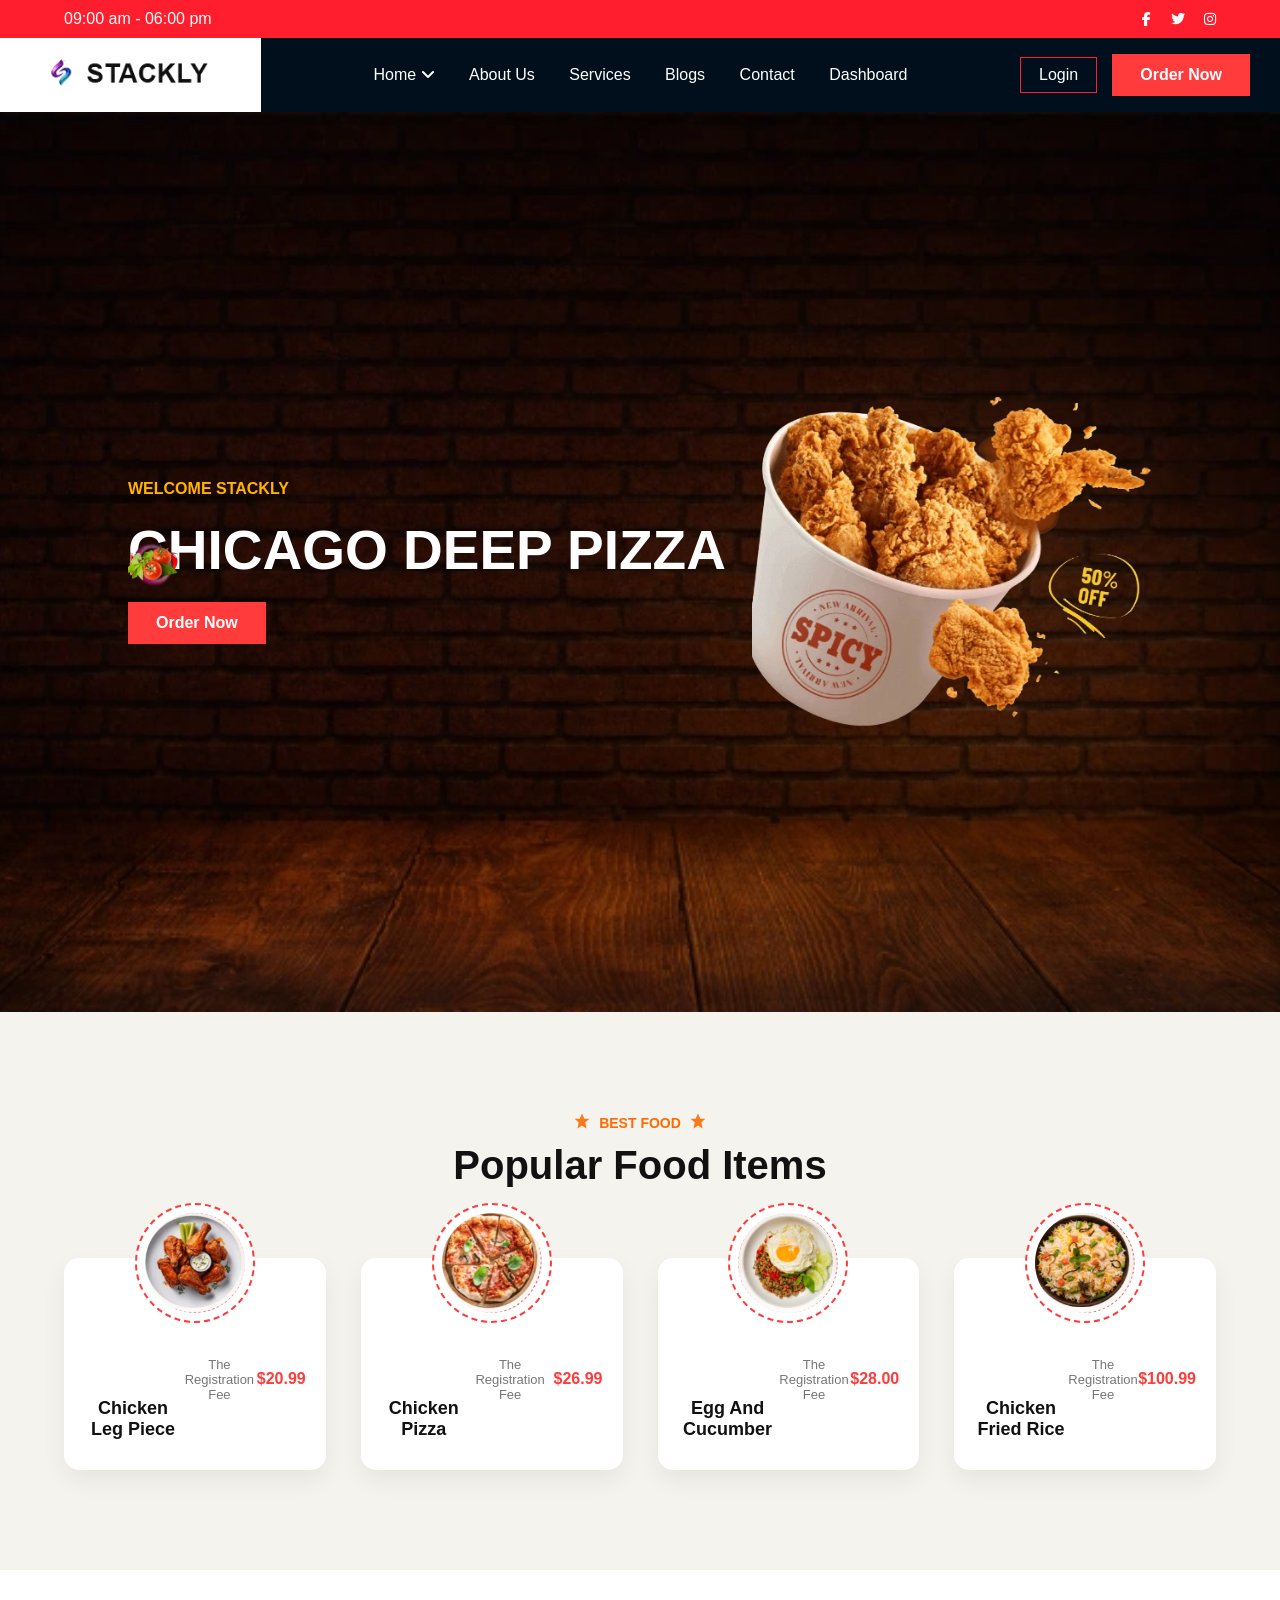
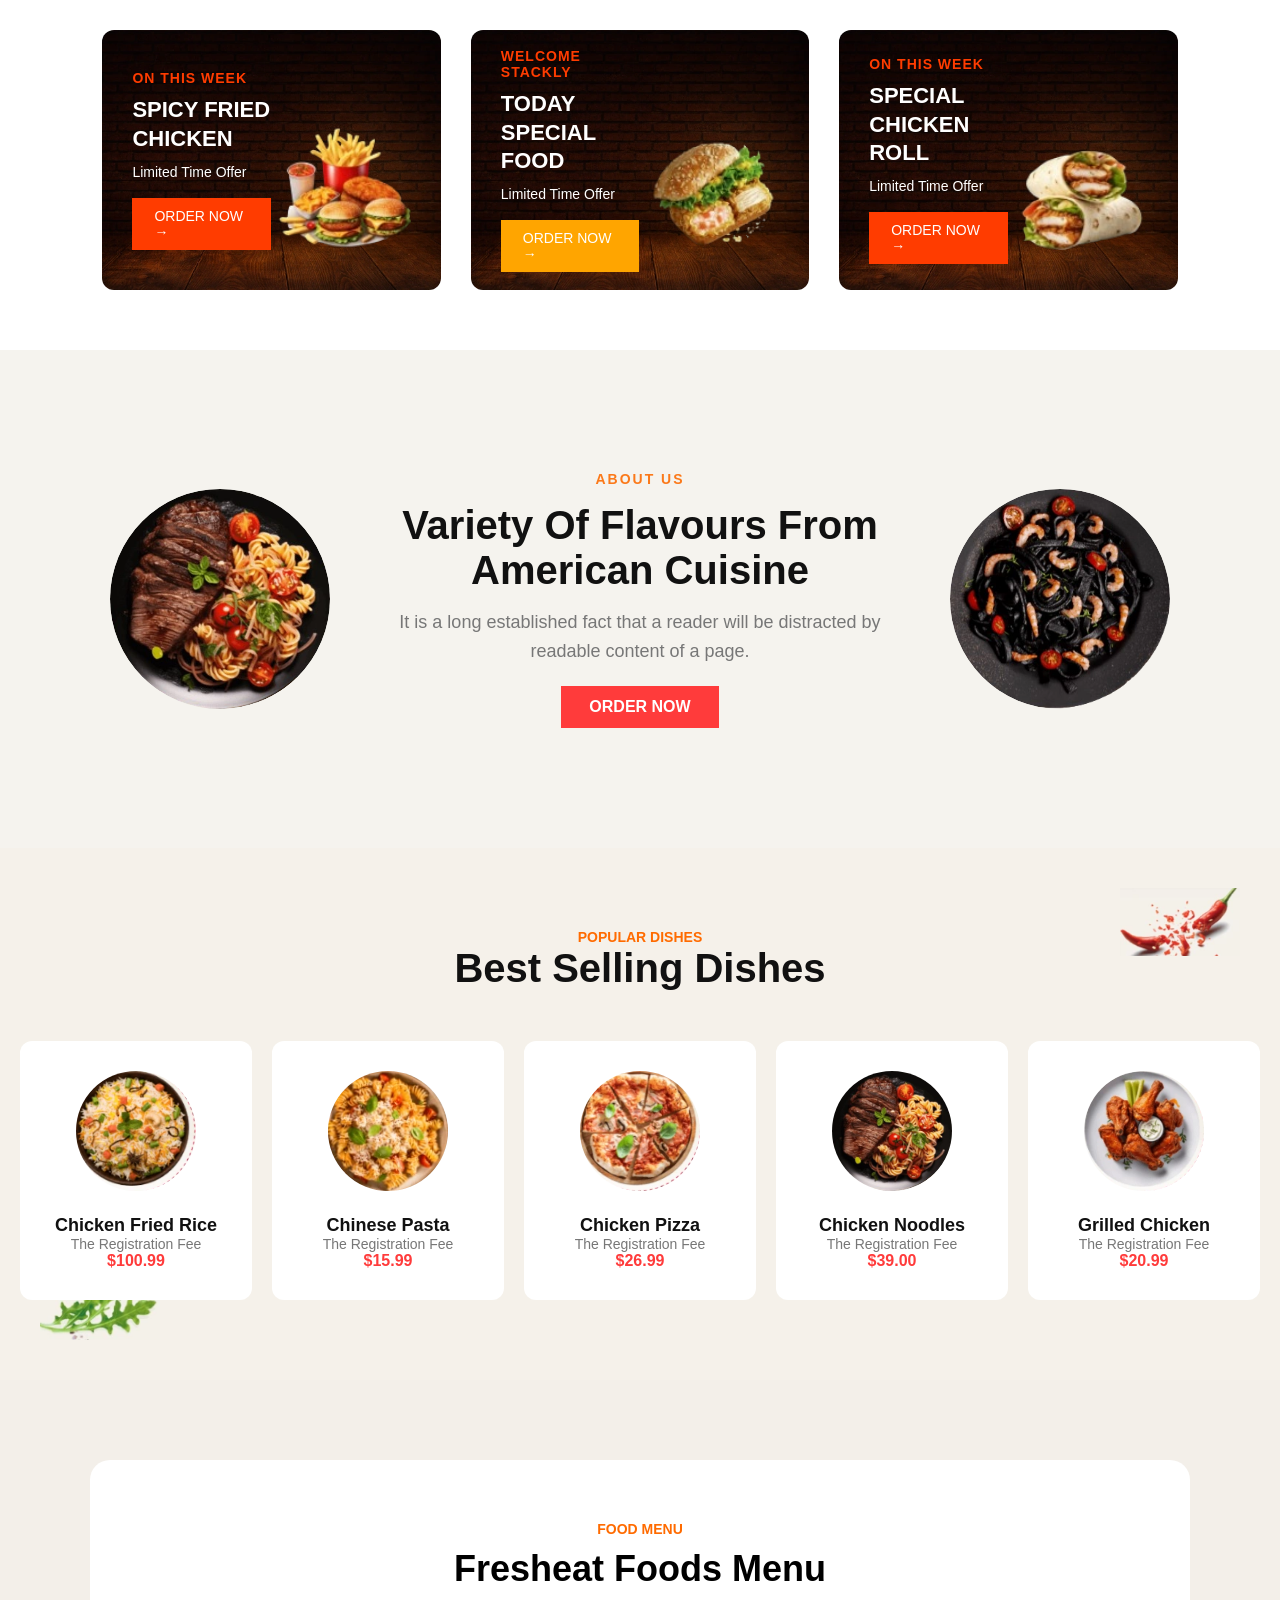
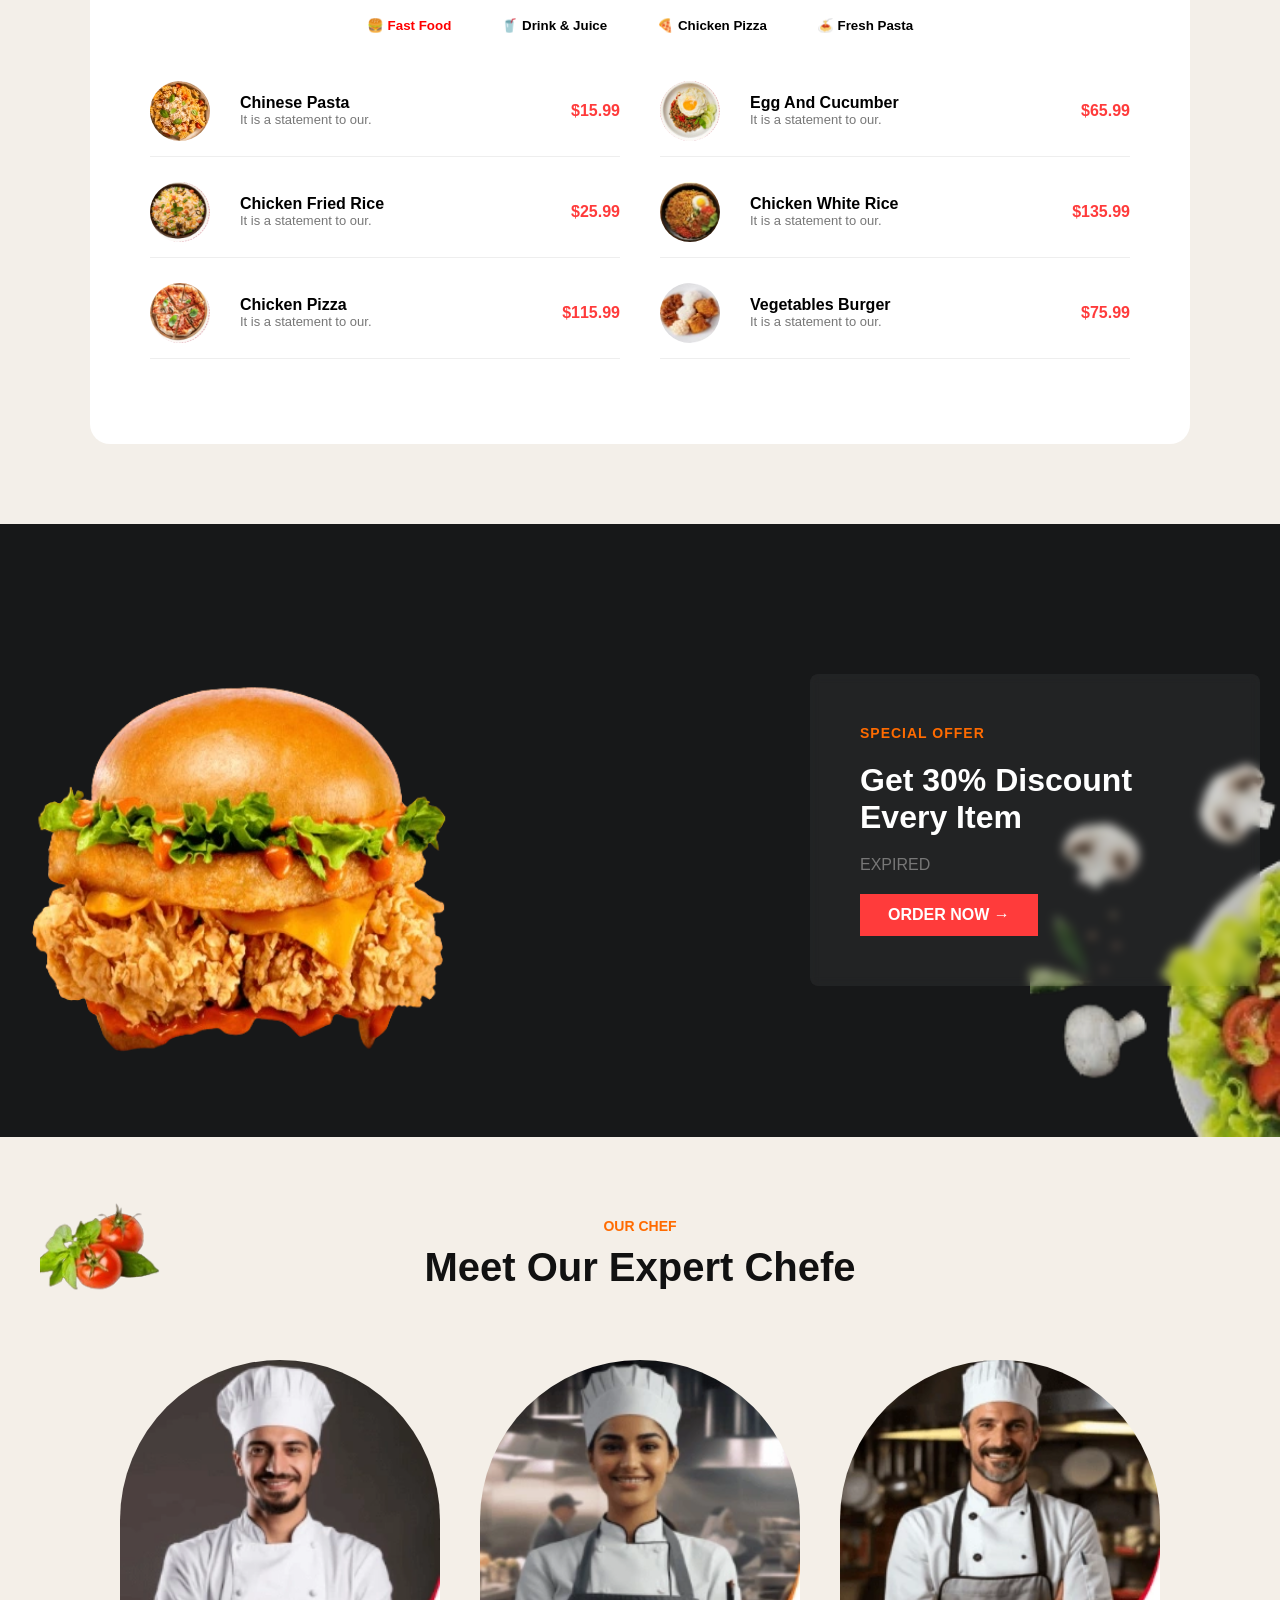
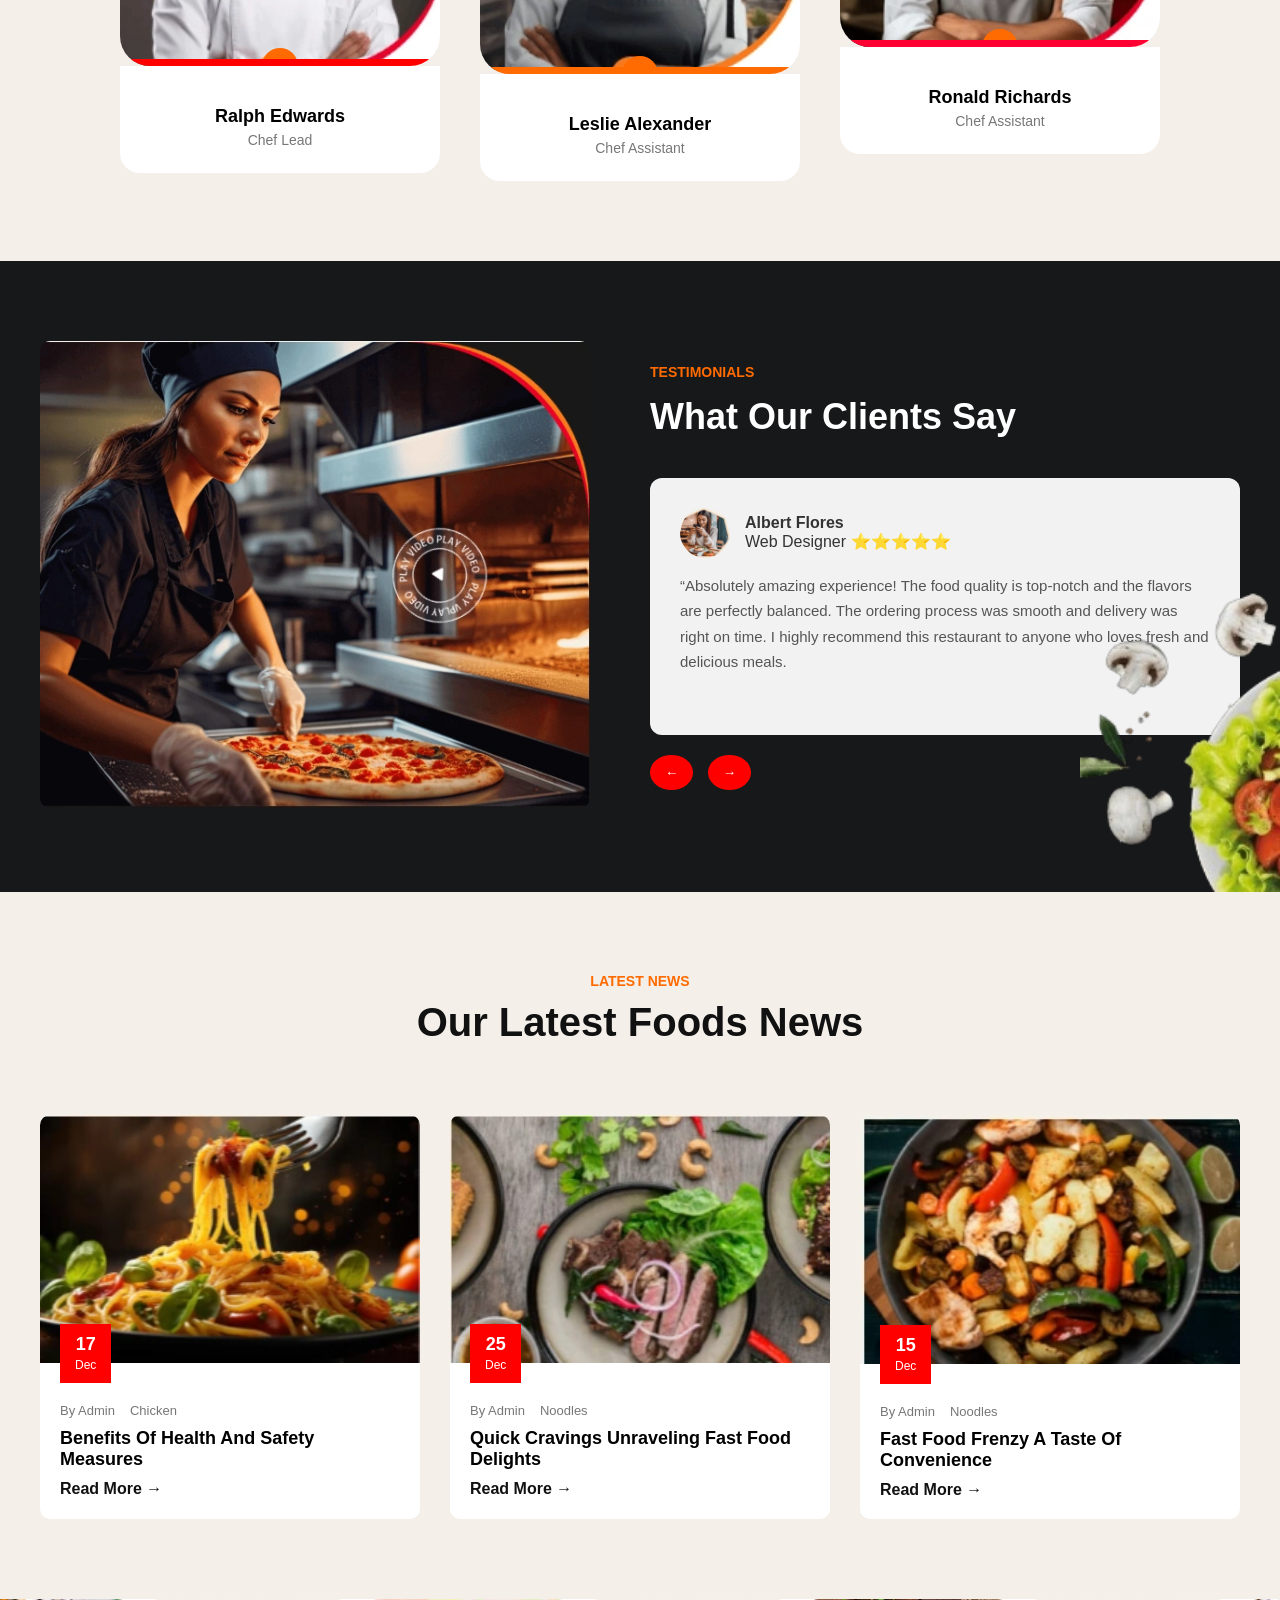
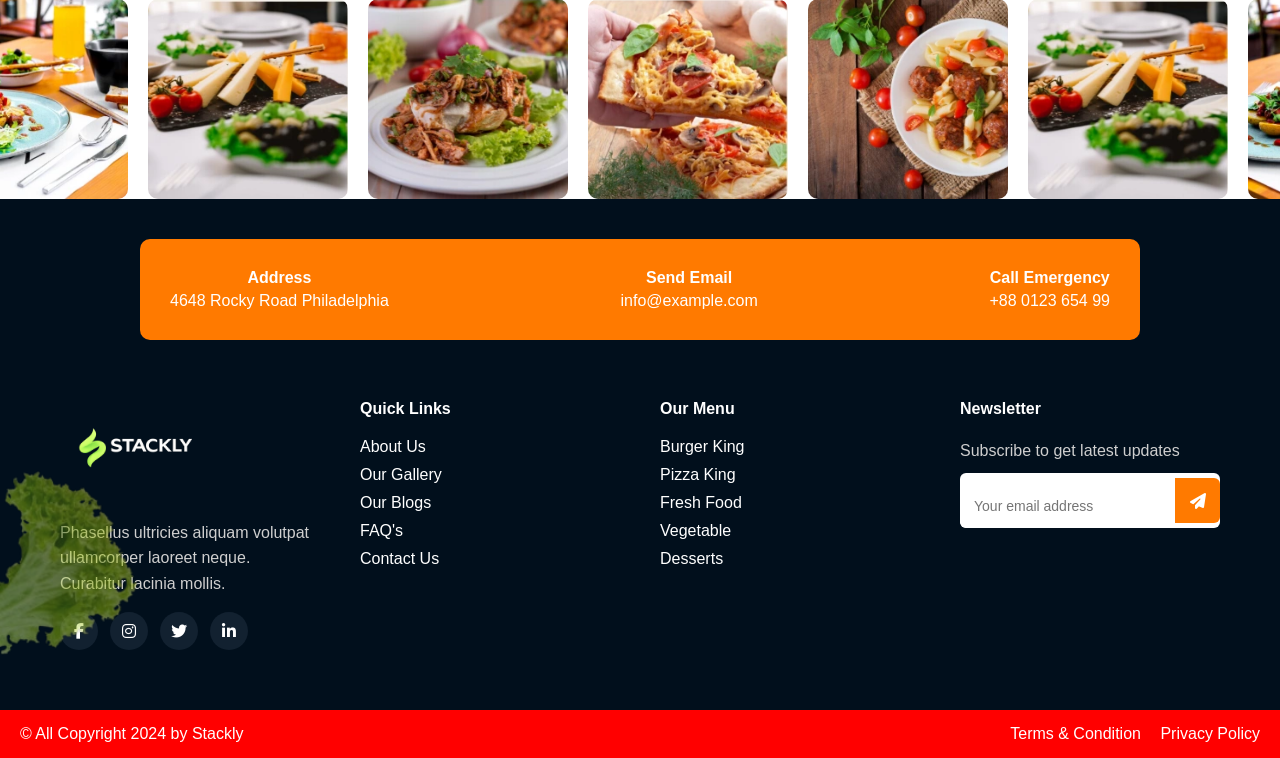
==== index.html @ a0475b66 "new commit" ====
<!DOCTYPE html>
<html lang="en">
<head>
<meta charset="UTF-8">
<meta name="viewport" content="width=device-width, initial-scale=1.0">
<title>Stackly Restaurant</title>

<link rel="stylesheet" href="style.css">
<link href="https://cdnjs.cloudflare.com/ajax/libs/font-awesome/6.5.0/css/all.min.css" rel="stylesheet">

</head>
<body>

<!-- TOP RED BAR -->
<div class="top-bar">
  <div class="top-container">
    <div class="time">09:00 am - 06:00 pm</div>
    <div class="social">
      <a href="404.html"><i class="fab fa-facebook-f"></i></a>
      <a href="404.html"><i class="fab fa-twitter"></i></a>
      <a href="404.html"><i class="fab fa-instagram"></i></a>
    </div>
  </div>
</div>

<!-- HEADER -->
<header>
  <div class="header-container">
<div class="logo-area">
  <a href="index.html">
    <img src="images/logo2.webp" alt="logo">
  </a>
</div>

    <!-- NAV CENTER -->
    <nav>
      <ul class="nav-links">
        <li class="dropdown">
          <a href="#">Home <i class="fas fa-angle-down"></i></a>
          <ul class="dropdown-menu">
            
            <li><a href="home2.html">Home 2</a></li>
          </ul>
        </li>
        <li><a href="about.html">About Us</a></li>
        <li><a href="services.html">Services</a></li>
        <li><a href="blogs.html">Blogs</a></li>
        <li><a href="contact.html">Contact</a></li>
        <li><a href="dashboard.html">Dashboard</a></li>
      </ul>
    </nav>

    <!-- RIGHT BUTTONS -->
    <div class="nav-right">
      <a href="login.html" class="login-btn">Login</a>
      <a href="404.html" class="order-btn">Order Now</a>
      <div class="hamburger" onclick="toggleMenu()">
        <i class="fas fa-bars"></i>
      </div>
    </div>

  </div>
</header>


<!-- MOBILE MENU -->
<div class="mobile-menu" id="mobileMenu">

<div class="mobile-top">
<img src="images/logo2.webp">
<i class="fas fa-times" onclick="toggleMenu()"></i>
</div>

<ul>

<li class="dropdown">

<span onclick="toggleDropdown()">Home <i class="fas fa-chevron-down"></i></span>

<ul class="dropdown-menu" id="homeDropdown">

<li><a href="home2.html">Home 2</a></li>
</ul>

</li>

<li><a href="about.html">About Us</a></li>
<li><a href="services.html">Services</a></li>
<li><a href="blogs.html">Blogs</a></li>
<li><a href="contact.html">Contact</a></li>
<li><a href="dashboard.html">Dashboard</a></li>

</ul>

<div class="mobile-contact">
<p>Main Street, India</p>
<p>info@stackly.com</p>
<p>+91 9876543210</p>
</div>

<a href="login.html" class="login-btn mobile-btn">Login</a>
<a href="404.html" class="order-btn mobile-btn">Order Now</a>

<div class="mobile-social">
<a href="404.html"><i class="fab fa-facebook-f"></i></a>
<a href="404.html"><i class="fab fa-twitter"></i></a>
<a href="404.html"><i class="fab fa-instagram"></i></a>
</div>

</div>


<!-- HERO -->
<section class="hero">

  <div class="hero-text">
    <span class="welcome">WELCOME STACKLY</span>
    <h1 id="heroTitle">SPICY FRIED CHICKEN</h1>
    <a href="404.html" class="order-btn">Order Now</a>
  </div>

  <div class="hero-image">
    <img id="heroImg" src="images/chicken.webp">
  </div>

  <img src="images/f1 (1).webp" class="floating f1">
  <img src="images/f1 (2).webp" class="floating f2">
  <img src="images/f1 (3).webp" class="floating f3">

</section>



<section class="popular-section">

  <div class="section-header">
    <div class="mini-title">
      <span class="icon-left">
        <!-- SVG ICON -->
        <svg width="18" height="18" viewBox="0 0 24 24" fill="#fb791a">
          <path d="M12 2l3 7h7l-5.5 4.5L18 22l-6-4-6 4 1.5-8.5L2 9h7z"/>
        </svg>
      </span>

      <span class="best-food">BEST FOOD</span>

      <span class="icon-right">
        <svg width="18" height="18" viewBox="0 0 24 24" fill="#fb791a">
          <path d="M12 2l3 7h7l-5.5 4.5L18 22l-6-4-6 4 1.5-8.5L2 9h7z"/>
        </svg>
      </span>
    </div>

    <h2>Popular Food Items</h2>
  </div>

  <div class="food-grid">

    <div class="food-card scroll-animate">
      <div class="food-img">
        <img src="images/dish1 (2).webp" alt="">
      </div>
      <h3>Chicken Leg Piece</h3>
      <p>The Registration Fee</p>
      <span class="price">$20.99</span>
    </div>

    <div class="food-card scroll-animate">
      <div class="food-img">
        <img src="images/dish1 (4).webp" alt="">
      </div>
      <h3>Chicken Pizza</h3>
      <p>The Registration Fee</p>
      <span class="price">$26.99</span>
    </div>

    <div class="food-card scroll-animate">
      <div class="food-img">
        <img src="images/dish1 (1).webp" alt="">
      </div>
      <h3>Egg And Cucumber</h3>
      <p>The Registration Fee</p>
      <span class="price">$28.00</span>
    </div>

    <div class="food-card scroll-animate">
      <div class="food-img">
        <img src="images/dish1 (3).webp" alt="">
      </div>
      <h3>Chicken Fried Rice</h3>
      <p>The Registration Fee</p>
      <span class="price">$100.99</span>
    </div>

  </div>

</section>

<script>

    const items = document.querySelectorAll(".scroll-animate");

const observer = new IntersectionObserver(entries => {
  entries.forEach(entry => {
    if(entry.isIntersecting){
      items.forEach((el, index) => {
        setTimeout(() => {
          el.classList.add("active");
        }, index * 200);
      });
    }
  });
}, { threshold: 0.2 });

items.forEach(el => observer.observe(el));
</script>



<section class="promo-section">

  <div class="promo-grid">

    <!-- CARD 1 -->
    <div class="promo-card">
      <div class="promo-content">
        <h5>ON THIS WEEK</h5>
        <h2>SPICY FRIED CHICKEN</h2>
        <p>Limited Time Offer</p>
        <a href="404.html" class="promo-btn">ORDER NOW →</a>
      </div>

      <div class="promo-image">
        <img src="images/m (1).webp" alt="Spicy Fried Chicken">
      </div>
    </div>

    <!-- CARD 2 -->
    <div class="promo-card">
      <div class="promo-content">
        <h5>WELCOME STACKLY</h5>
        <h2>TODAY SPECIAL FOOD</h2>
        <p>Limited Time Offer</p>
        <a href="404.html" class="promo-btn orange">ORDER NOW →</a>
      </div>

      <div class="promo-image">
        <img src="images/m (2).webp" alt="Today Special Food">
      </div>
    </div>

    <!-- CARD 3 -->
    <div class="promo-card">
      <div class="promo-content">
        <h5>ON THIS WEEK</h5>
        <h2>SPECIAL CHICKEN ROLL</h2>
        <p>Limited Time Offer</p>
        <a href="404.html" class="promo-btn">ORDER NOW →</a>
      </div>

      <div class="promo-image">
        <img src="images/m (3).webp" alt="Special Chicken Roll">
      </div>
    </div>

  </div>

</section>

<section class="about-section">

  <div class="about-container">

    <!-- LEFT IMAGE -->
    <div class="circle-box">
      <img src="images/cicrle (1).webp" alt="Food">
    </div>

    <!-- CENTER CONTENT -->
    <div class="about-content">
      <span class="about-tag">ABOUT US</span>
      <h2>Variety Of Flavours From American Cuisine</h2>
      <p>
        It is a long established fact that a reader will be distracted 
        by readable content of a page.
      </p>
      <a href="404.html" class="order-btn">ORDER NOW</a>
    </div>

    <!-- RIGHT IMAGE -->
    <div class="circle-box">
      <img src="images/cicrle (2).webp" alt="Food">
    </div>

  </div>

</section>

<section class="dishes-section">

  <!-- 🔥 Top Right Decoration (You Add Image) -->
  <img src="images/b1 (2).webp" class="top-right-img" alt="">

  <!-- 🔥 Bottom Left Decoration (You Add Image) -->
  <img src="images/b1 (1).webp" class="bottom-left-img" alt="">

  <div class="container">

    <div class="section-title">
      <span>POPULAR DISHES</span>
      <h2>Best Selling Dishes</h2>
    </div>

    <div class="dishes-row">

      <!-- CARD -->
      <div class="dish-card">
        <div class="dish-img">
          <img src="images/dish1 (3).webp" alt="">
        </div>
        <h4>Chicken Fried Rice</h4>
        <p>The Registration Fee</p>
        <span class="price">$100.99</span>

        <!-- Cart Icon -->
        <div class="cart-icon">🛒</div>
      </div>

      <div class="dish-card">
        <div class="dish-img">
          <img src="images/dish7.webp" alt="">
        </div>
        <h4>Chinese Pasta</h4>
        <p>The Registration Fee</p>
        <span class="price">$15.99</span>
        <div class="cart-icon">🛒</div>
      </div>

      <div class="dish-card">
        <div class="dish-img">
          <img src="images/dish1 (4).webp" alt="">
        </div>
        <h4>Chicken Pizza</h4>
        <p>The Registration Fee</p>
        <span class="price">$26.99</span>
        <div class="cart-icon">🛒</div>
      </div>

      <div class="dish-card">
        <div class="dish-img">
          <img src="images/cicrle (1).webp" alt="">
        </div>
        <h4>Chicken Noodles</h4>
        <p>The Registration Fee</p>
        <span class="price">$39.00</span>
        <div class="cart-icon">🛒</div>
      </div>

      <div class="dish-card">
        <div class="dish-img">
          <img src="images/dish1 (2).webp" alt="">
        </div>
        <h4>Grilled Chicken</h4>
        <p>The Registration Fee</p>
        <span class="price">$20.99</span>
        <div class="cart-icon">🛒</div>
      </div>

    </div>
  </div>
</section>

<script>
document.addEventListener("DOMContentLoaded", function () {

  const cards = document.querySelectorAll(".dish-card");

  const observer = new IntersectionObserver((entries) => {
    entries.forEach((entry, index) => {
      if (entry.isIntersecting) {
        entry.target.style.animationDelay = index * 0.15 + "s";
        entry.target.classList.add("show");
      }
    });
  }, { threshold: 0.2 });

  cards.forEach(card => {
    observer.observe(card);
  });

});
</script>



<section class="menu-section">

  <div class="menu-container">

    <div class="menu-header">
      <span class="menu-tag">FOOD MENU</span>
      <h2>Fresheat Foods Menu</h2>

      <div class="menu-tabs">
        <button class="tab active">🍔 Fast Food</button>
        <button class="tab">🥤 Drink & Juice</button>
        <button class="tab">🍕 Chicken Pizza</button>
        <button class="tab">🍝 Fresh Pasta</button>
      </div>
    </div>

    <div class="menu-grid">

      <!-- LEFT COLUMN -->
      <div class="menu-column">

        <div class="menu-item">
          <img src="images/dish7.webp">
          <div class="item-info">
            <h4>Chinese Pasta</h4>
            <p>It is a statement to our.</p>
          </div>
          <span class="price">$15.99</span>
        </div>

        <div class="menu-item">
          <img src="images/dish1 (3).webp">
          <div class="item-info">
            <h4>Chicken Fried Rice</h4>
            <p>It is a statement to our.</p>
          </div>
          <span class="price">$25.99</span>
        </div>

        <div class="menu-item">
          <img src="images/dish1 (4).webp">
          <div class="item-info">
            <h4>Chicken Pizza</h4>
            <p>It is a statement to our.</p>
          </div>
          <span class="price">$115.99</span>
        </div>

      </div>

      <!-- RIGHT COLUMN -->
      <div class="menu-column">

        <div class="menu-item">
          <img src="images/dish1 (1).webp">
          <div class="item-info">
            <h4>Egg And Cucumber</h4>
            <p>It is a statement to our.</p>
          </div>
          <span class="price">$65.99</span>
        </div>

        <div class="menu-item">
          <img src="images/n (5).webp">
          <div class="item-info">
            <h4>Chicken White Rice</h4>
            <p>It is a statement to our.</p>
          </div>
          <span class="price">$135.99</span>
        </div>

        <div class="menu-item">
          <img src="images/n (4).webp">
          <div class="item-info">
            <h4>Vegetables Burger</h4>
            <p>It is a statement to our.</p>
          </div>
          <span class="price">$75.99</span>
        </div>

      </div>

    </div>

  </div>

</section>


<script>
document.addEventListener("DOMContentLoaded", function () {

  const items = document.querySelectorAll(".menu-item");

  const observer = new IntersectionObserver((entries) => {
    entries.forEach((entry, index) => {
      if (entry.isIntersecting) {
        entry.target.style.transitionDelay = index * 0.1 + "s";
        entry.target.classList.add("show");
      }
    });
  }, { threshold: 0.2 });

  items.forEach(item => observer.observe(item));

});
</script>



<section class="offer-section">

  <!-- 🔥 Right Bottom Decoration Image (You Add) -->
  <img src="images/mk.webp" class="right-bottom-img" alt="">

  <div class="offer-container">

    <!-- LEFT BIG IMAGE -->
    <div class="offer-image">
      <img src="images/burger4.webp" alt="Burger">
    </div>

    <!-- RIGHT CONTENT BOX -->
    <div class="offer-content">
      <span class="offer-tag">SPECIAL OFFER</span>
      <h2>Get 30% Discount Every Item</h2>
      <p class="expired">EXPIRED</p>
      <a href="404.html" class="order-btn">ORDER NOW →</a>
    </div>

  </div>
</section>



<section class="chef-section">

  <!-- 🔥 LEFT CORNER DECORATION (You Add Image) -->
  <img src="images/f1 (3).webp" class="left-decor" alt="">

  <div class="chef-container">

    <div class="section-header">
      <span>OUR CHEF</span>
      <h2>Meet Our Expert Chefe</h2>
    </div>

    <div class="chef-grid">

      <div class="chef-card">
        <div class="chef-image">
          <img src="images/chef` (1).webp" alt="">
          <div class="share-icon">➜</div>
        </div>
        <div class="chef-info">
          <h4>Ralph Edwards</h4>
          <p>Chef Lead</p>
        </div>
      </div>

      <div class="chef-card">
        <div class="chef-image orange-border">
          <img src="images/chef` (2).webp" alt="">
          <div class="share-icon">➜</div>
        </div>
        <div class="chef-info">
          <h4>Leslie Alexander</h4>
          <p>Chef Assistant</p>
        </div>
      </div>

      <div class="chef-card">
        <div class="chef-image red-border">
          <img src="images/chef` (3).webp" alt="">
          <div class="share-icon">➜</div>
        </div>
        <div class="chef-info">
          <h4>Ronald Richards</h4>
          <p>Chef Assistant</p>
        </div>
      </div>

    </div>

  </div>
</section>


<script>
document.addEventListener("DOMContentLoaded", function () {

  const cards = document.querySelectorAll(".chef-card");

  const observer = new IntersectionObserver((entries) => {
    entries.forEach((entry, index) => {
      if (entry.isIntersecting) {
        entry.target.style.transitionDelay = index * 0.2 + "s";
        entry.target.classList.add("show");
      }
    });
  }, { threshold: 0.2 });

  cards.forEach(card => observer.observe(card));

});
</script>



<section class="testimonial-section">

  <!-- 🔥 RIGHT CORNER DECORATION (YOU ADD IMAGE) -->
  <img src="images/mk.webp" class="right-decor" alt="">

  <div class="testimonial-container">

    <!-- LEFT IMAGE -->
    <div class="testimonial-left">
      <img src="images/gilrshef.webp" alt="">

      <!-- Play Circle -->
    
    </div>

    <!-- RIGHT CONTENT -->
    <div class="testimonial-right">

      <span class="section-tag">TESTIMONIALS</span>
      <h2>What Our Clients Say</h2>

      <div class="testimonial-slider">

        <div class="testimonial-card active">
          <div class="client-info">
            <img src="images/kj (1).webp" class="client-img">
            <div>
              <h4>Albert Flores</h4>
              <p>Web Designer ⭐⭐⭐⭐⭐</p>
            </div>
          </div>
          <p class="testimonial-text">
          “Absolutely amazing experience! The food quality is top-notch and the flavors are perfectly balanced. The ordering process was smooth and delivery was right on time. I highly recommend this restaurant to anyone who loves fresh and delicious meals.
          </p>
        </div>

        <div class="testimonial-card">
          <div class="client-info">
            <img src="images/kj (2).webp" class="client-img">
            <div>
              <h4>Leslie Alexander</h4>
              <p>Developer ⭐⭐⭐⭐⭐</p>
            </div>
          </div>
          <p class="testimonial-text">
           “From the ambiance to the taste, everything exceeded my expectations. The staff is friendly and attentive, and the food arrives hot and fresh every time. It’s rare to find such consistency and quality.”
          </p>
        </div>

      </div>

      <!-- ARROWS -->
      <div class="testimonial-arrows">
        <button id="prevBtn">←</button>
        <button id="nextBtn">→</button>
      </div>

    </div>

  </div>

</section>




<script>
let currentIndex = 0;
const cards = document.querySelectorAll(".testimonial-card");
const total = cards.length;

function showSlide(index) {
  cards.forEach(card => card.classList.remove("active"));
  cards[index].classList.add("active");
}

document.getElementById("nextBtn").addEventListener("click", () => {
  currentIndex = (currentIndex + 1) % total;
  showSlide(currentIndex);
});

document.getElementById("prevBtn").addEventListener("click", () => {
  currentIndex = (currentIndex - 1 + total) % total;
  showSlide(currentIndex);
});

/* AUTO SLIDE */
setInterval(() => {
  currentIndex = (currentIndex + 1) % total;
  showSlide(currentIndex);
}, 2000);
</script>





<section class="blog-section">

  <div class="blog-container">

    <div class="section-header">
      <span>LATEST NEWS</span>
      <h2>Our Latest Foods News</h2>
    </div>

    <!-- ARROWS -->
    <div class="blog-arrows">
      <button id="blogPrev">←</button>
      <button id="blogNext">→</button>
    </div>

    <div class="blog-wrapper">

      <!-- CARD 1 -->
      <div class="blog-card">
        <div class="blog-img">
          <img src="images/l (1).webp" alt="">
          <div class="date-box">
            <span>17</span>
            <small>Dec</small>
          </div>
        </div>
        <div class="blog-content">
          <div class="meta">
            <span>By Admin</span>
            <span>Chicken</span>
          </div>
          <h4>Benefits Of Health And Safety Measures</h4>
          <a href="#">Read More →</a>
        </div>
      </div>

      <!-- CARD 2 -->
      <div class="blog-card">
        <div class="blog-img">
          <img src="images/l (2).webp" alt="">
          <div class="date-box">
            <span>25</span>
            <small>Dec</small>
          </div>
        </div>
        <div class="blog-content">
          <div class="meta">
            <span>By Admin</span>
            <span>Noodles</span>
          </div>
          <h4>Quick Cravings Unraveling Fast Food Delights</h4>
          <a href="#">Read More →</a>
        </div>
      </div>

      <!-- CARD 3 -->
      <div class="blog-card">
        <div class="blog-img">
          <img src="images/l (3).webp" alt="">
          <div class="date-box">
            <span>15</span>
            <small>Dec</small>
          </div>
        </div>
        <div class="blog-content">
          <div class="meta">
            <span>By Admin</span>
            <span>Noodles</span>
          </div>
          <h4>Fast Food Frenzy A Taste Of Convenience</h4>
          <a href="#">Read More →</a>
        </div>
      </div>

    </div>

  </div>

</section>

<script>



/* SLIDER FUNCTION */
const wrapper = document.querySelector(".blog-wrapper");
const next = document.getElementById("blogNext");
const prev = document.getElementById("blogPrev");

let scrollAmount = 0;

next.addEventListener("click", () => {
  wrapper.scrollBy({ left: 350, behavior: "smooth" });
});

prev.addEventListener("click", () => {
  wrapper.scrollBy({ left: -350, behavior: "smooth" });
});


/* SCROLL REVEAL ANIMATION */
const blogCards = document.querySelectorAll(".blog-card");

const c = new IntersectionObserver((entries) => {
  entries.forEach((entry, index) => {
    if (entry.isIntersecting) {
      entry.target.style.transitionDelay = index * 0.2 + "s";
      entry.target.classList.add("show");
    }
  });
}, { threshold: 0.2 });

blogCards.forEach(card => c.observe(card));

</script>


<!-- ================= IMAGE SCROLL ================= -->
<section class="image-scroll-section">
  <div class="image-scroll-wrapper">

    <!-- 7 Images -->
    <img src="images/P1 (1).webp" alt="">
    <img src="images/P1 (2).webp" alt="">
    <img src="images/P1 (3).webp" alt="">
    <img src="images/P1 (4).webp" alt="">
    <img src="images/P1 (5).webp" alt="">
    <img src="images/P1 (2).webp" alt="">
    <img src="images/P1 (1).webp" alt="">

    <!-- Duplicate for infinite loop -->
   <img src="images/P1 (1).webp" alt="">
    <img src="images/P1 (2).webp" alt="">
    <img src="images/P1 (3).webp" alt="">
    <img src="images/P1 (4).webp" alt="">
    <img src="images/P1 (5).webp" alt="">
    <img src="images/P1 (2).webp" alt="">
    <img src="images/P1 (1).webp" alt="">

  </div>
</section>


<script>
document.addEventListener("DOMContentLoaded", function () {

  const wrapper = document.querySelector(".image-scroll-wrapper");

  let position = 0;
  const speed = 0.6; // scroll speed

  function autoScroll() {

    position += speed;

    if (position >= wrapper.scrollWidth / 2) {
      position = 0;
    }

    wrapper.style.transform = "translateX(-" + position + "px)";

    requestAnimationFrame(autoScroll);
  }

  autoScroll();

});
</script>






<!-- ================= FOOTER ================= -->
<footer class="main-footer">

<!-- CORNER IMAGES -->
<img src="images/GREEN.webp" class="footer-left" alt="">



<!-- ORANGE CONTACT BOX -->
<div class="footer-contact-box">

<div>
<h4>Address</h4>
<p>4648 Rocky Road Philadelphia</p>
</div>

<div>
<h4>Send Email</h4>
<p>info@example.com</p>
</div>

<div>
<h4>Call Emergency</h4>
<p>+88 0123 654 99</p>
</div>

</div>


<!-- FOOTER CONTENT -->
<div class="footer-content">

<!-- COLUMN 1 -->
<div class="footer-col">

<h3 class="logo-title">
  <a href="index.html">
    <img src="images/logo10 (2).png" alt="Stackly Logo">
  </a>
</h3>

<p>
Phasellus ultricies aliquam volutpat ullamcorper laoreet neque.
Curabitur lacinia mollis.
</p>

<!-- SOCIAL ICONS -->
<div class="footer-social">
<a href="404.html"><i class="fab fa-facebook-f"></i></a>
<a href="404.html"><i class="fab fa-instagram"></i></a>
<a href="404.html"><i class="fab fa-twitter"></i></a>
<a href="404.html"><i class="fab fa-linkedin-in"></i></a>
</div>

</div>


<!-- COLUMN 2 -->
<div class="footer-col">

<h4>Quick Links</h4>

<ul>
<li><a href="404.html">About Us</a></li>
<li><a href="404.html">Our Gallery</a></li>
<li><a href="404.html">Our Blogs</a></li>
<li><a href="404.html">FAQ's</a></li>
<li><a href="404.html">Contact Us</a></li>
</ul>

</div>


<!-- COLUMN 3 -->
<div class="footer-col">

<h4>Our Menu</h4>

<ul>
<ul>
<li><a href="404.html">Burger King</a></li>
<li><a href="404.html">Pizza King</a></li>
<li><a href="404.html">Fresh Food</a></li>
<li><a href="404.html">Vegetable</a></li>
<li><a href="404.html">Desserts</a></li>
</ul>

</div>


<!-- COLUMN 4 -->
<div class="footer-col">

<h4>Newsletter</h4>

<p>Subscribe to get latest updates</p>
<div class="subscribe-box">

<input type="email" id="emailInput" placeholder="Your email address">

<button id="subscribeBtn" type="button">
<i class="fa-solid fa-paper-plane"></i>
</button>

</div>

<p id="emailError" style="color:red;font-size:14px;margin-top:6px;"></p>

</div>
</div>

<!-- FOOTER BOTTOM -->
<div class="footer-bottom">

<p>© All Copyright 2024 by Stackly</p>

<div>
<span onclick="window.location.href='404.html'" style="cursor:pointer;">
Terms & Condition
</span>

<span onclick="window.location.href='404.html'" style="cursor:pointer;">
Privacy Policy
</span>
</div>

</div>

</footer>

<script>

  
  document.getElementById("subscribeBtn").addEventListener("click", function () {

let email = document.getElementById("emailInput").value.trim();
let error = document.getElementById("emailError");

let emailPattern = /^[^\s@]+@[^\s@]+\.[^\s@]+$/;

if(email === ""){
error.innerText = "Please enter your email address";
return;
}

if(!emailPattern.test(email)){
error.innerText = "Please enter a valid email address";
return;
}

/* clear error */
error.innerText = "";

/* redirect */
window.location.href = "404.html";

});
</script>





<script src="main.js"></script>
</body>
</html>
---- style.css ----
* {
  margin: 0;
  padding: 0;
  box-sizing: border-box;
}

html, body {
  max-width: 100%;
  overflow-x: hidden;
}

*{
  margin:0;
  padding:0;
  box-sizing:border-box;
}

body{
  font-family:Arial, sans-serif;
  overflow-x:hidden;
}

/* TOP BAR */
.top-bar{
  background:#ff1e2d;
  color:white;
  padding:10px 0;
}
.top-container{
  width:90%;
  margin:auto;
  display:flex;
  justify-content:space-between;
}
.social a{
  color:white;
  margin-left:15px;
  font-size:14px;
}

/* HEADER */
header{
  background:#010f1c;
}
.header-container{
  width:100%;
  display:flex;
  align-items:center;
  justify-content:space-between;
}

/* LOGO WHITE LEFT */
.logo-area{
  background:#ffffff;
  padding:15px 40px;
}
.logo-area img{
  height:40px;
}

/* NAV */
nav{
  flex:1;
  text-align:center;
}
.nav-links{
  list-style:none;
}
.nav-links li{
  display:inline-block;
  position:relative;
  margin:0 15px;
}
.nav-links a{
  color:white;
  text-decoration:none;
  font-weight:500;
}

/* DROPDOWN */
.dropdown-menu{
  position:absolute;
  top:40px;
  left:0;
  background:#010f1c;
  display:none;
  padding:10px 0;
}
.dropdown-menu li{
  display:block;
  padding:8px 20px;
}
.dropdown:hover .dropdown-menu{
  display:block;
}


/* RIGHT */
.nav-right{
  display:flex;
  align-items:center;
  gap:15px;
  padding-right:30px;
}

/* Hide buttons on mobile */
@media(max-width:992px){
  .nav-right .login-btn,
  .nav-right .order-btn{
    display:none;
  }
}

.login-btn{
  border:1px solid #ff1e2d;
  color:white;
  padding:8px 18px;
  text-decoration:none;
}
.order-btn{
  background:#ff1e2d;
  color:white;
  padding:8px 18px;
  text-decoration:none;
}

.hamburger{
  display:none;
  color:white;
  font-size:22px;
  cursor:pointer;
}

/* HERO */
.hero{
  height:100vh;
  background:url("images/wall.webp") center/cover no-repeat;
  display:flex;
  align-items:center;
  justify-content:space-between;
  padding:0 10%;
  color:white;
  position:relative;
}

.hero-text{
  animation:slideFromRight 1s ease;
}

.hero-image{
  animation:slideFromLeft 1s ease;
}

.hero img{
  max-width:400px;
}

.welcome{
  color:#ffb400;
  font-weight:bold;
}

h1{
  font-size:55px;
  margin:20px 0;
}

/* FLOATING */
.floating{
  position:absolute;
  width:60px;
}

@keyframes slideFromRight{
  from{opacity:0; transform:translateX(200px);}
  to{opacity:1; transform:translateX(0);}
}
@keyframes slideFromLeft{
  from{opacity:0; transform:translateX(-200px);}
  to{opacity:1; transform:translateX(0);}
}

/* MOBILE */
@media(max-width:992px){

nav{display:none;}
.hamburger{display:block;}

.mobile-menu{
  position:fixed;
  top:0;
  right:-100%;
  width:80%;
  height:100%;
  background:#ffffff;
  transition:0.4s;
  padding:20px;
  z-index:999;
}
.mobile-menu.active{
  right:0;
}
.mobile-top{
  display:flex;
  justify-content:space-between;
  align-items:center;
}
.mobile-menu ul{
  list-style:none;
  margin-top:30px;
}
.mobile-menu ul li{
  padding:15px 0;
  border-bottom:1px solid #ddd;
}
.mobile-btn{
  display:block;
  text-align:center;
  margin:15px 0;
}
}


/* MOBILE MENU DEFAULT HIDDEN */
.mobile-menu{
  display:none;
}

/* ONLY FOR MOBILE */
@media(max-width:992px){

  nav{display:none;}
  .hamburger{display:block;}

  .mobile-menu{
    display:block;
    position:fixed;
    top:0;
    right:-100%;
    width:80%;
    height:100vh;
    background:#ffffff;
    transition:0.4s ease;
    padding:20px;
    z-index:9999;
    overflow-y:auto;
  }

  .mobile-menu.active{
    right:0;
  }

}

.hamburger{
  display:none;
}

@media(max-width:992px){
  .hamburger{
    display:block;
  }
}



@media(max-width:992px){

  header{
    background:#ffffff;
  }

  .logo-area{
    background:#ffffff;
  }

}



.mobile-menu{
  display:none;
}

@media(max-width:992px){

  nav{display:none;}
  .hamburger{
    display:block;
    color:#010f1c;
  }

  .mobile-menu{
    display:block;
    position:fixed;
    top:0;
    right:-100%;
    width:85%;
    height:100vh;
    background:#ffffff;
    transition:0.4s ease;
    padding:25px;
    z-index:9999;
    overflow-y:auto;
  }

  .mobile-menu.active{
    right:0;
  }

  .mobile-top{
    display:flex;
    justify-content:space-between;
    align-items:center;
    margin-bottom:30px;
  }

  .mobile-top i{
    font-size:20px;
    cursor:pointer;
    color:#010f1c;
  }

  .mobile-menu ul{
    list-style:none;
  }

  .mobile-menu ul li{
    padding:15px 0;
    border-bottom:1px solid #eee;
    font-weight:500;
    color:#010f1c;
  }

  .mobile-contact{
    margin-top:25px;
    font-size:14px;
    color:#555;
  }

  .mobile-btn{
    display:block;
    text-align:center;
    margin:15px 0;
  }

  .mobile-social{
    margin-top:20px;
  }

  .mobile-social i{
    margin-right:15px;
    color:#010f1c;
  }

}



/* DROPDOWN FIXED VERSION */

.dropdown {
  position: relative;
}

/* Dropdown menu */
.dropdown-menu {
  position: absolute;
  top: 100%;   /* directly below parent */
  left: 0;
  background: #010f1c;
  min-width: 200px;
  border-radius: 4px;
  padding: 10px 0;

  opacity: 0;
  visibility: hidden;
  transform: translateY(10px);
  transition: all 0.3s ease;

  z-index: 9999;
}

/* Dropdown items */
.dropdown-menu li {
  display: block;
}

.dropdown-menu li a {
  display: block;
  padding: 10px 20px;
  color: #ffffff;
  text-decoration: none;
}

.dropdown-menu li a:hover {
  background: #ff1e2d;
}

/* Show dropdown smoothly */
.dropdown:hover .dropdown-menu {
  opacity: 1;
  visibility: visible;
  transform: translateY(0);
}


@media(max-width:992px){

  .mobile-btn.login-btn{
    background:#ffffff;
    color:#010f1c;
    border:1px solid #010f1c;
  }

  .mobile-btn.order-btn{
    background:#ff1e2d;
    color:#ffffff;
  }

}


/* Animation In */
.slide-in-right {
  animation: slideInRight 0.8s ease forwards;
}

.slide-in-left {
  animation: slideInLeft 0.8s ease forwards;
}

/* Animation Out */
.slide-out-left {
  animation: slideOutLeft 0.6s ease forwards;
}

.slide-out-right {
  animation: slideOutRight 0.6s ease forwards;
}

@keyframes slideInRight {
  from {opacity:0; transform:translateX(150px);}
  to {opacity:1; transform:translateX(0);}
}

@keyframes slideInLeft {
  from {opacity:0; transform:translateX(-150px);}
  to {opacity:1; transform:translateX(0);}
}

@keyframes slideOutLeft {
  from {opacity:1; transform:translateX(0);}
  to {opacity:0; transform:translateX(-150px);}
}

@keyframes slideOutRight {
  from {opacity:1; transform:translateX(0);}
  to {opacity:0; transform:translateX(150px);}
}

/* ================= MOBILE RESPONSIVE ================= */
@media (max-width: 992px) {

  .hero{
    flex-direction: column;
    text-align: center;
    padding: 60px 20px;
    min-height: auto;
  }

  .hero-text{
    order: 1;
    width: 100%;
  }

  .hero-text h1{
    font-size: 30px;
    line-height: 1.3;
  }

  .hero-image{
    order: 2;
    width: 100%;
    margin-top: 30px;
  }

  .hero-image img{
    width: 100%;
    max-width: 320px;
    height: auto;
  }

  .floating{
    display: none;   /* hide floating images in mobile */
  }

}


/* SECTION */
.promo-section {
  padding: 60px 8%;
}

/* GRID */
.promo-grid {
  display: grid;
  grid-template-columns: repeat(3, 1fr);
  gap: 30px;
}

/* CARD */
.promo-card {
  position: relative;
  display: flex;
  justify-content: space-between;
  align-items: center;
  padding: 30px;
  height: 260px;
  border-radius: 12px;
  overflow: hidden;
  color: #fff;

  /* Add background image */
  background: url("images/wall.webp") no-repeat center/cover;
}

/* Optional different backgrounds */
.promo-card:nth-child(1){
  background: url("images/wall.webp") center/cover no-repeat;
}

.promo-card:nth-child(2){
  background: url("images/wall.webp") center/cover no-repeat;
}

.promo-card:nth-child(3){
  background: url("images/wall.webp") center/cover no-repeat;
}

/* CONTENT */
.promo-content h5 {
  font-size: 14px;
  color: #ff3c00;
  margin-bottom: 10px;
  letter-spacing: 1px;
}

.promo-content h2 {
  font-size: 22px;
  margin: 10px 0;
  line-height: 1.3;
}

.promo-content p {
  font-size: 14px;
  margin-bottom: 18px;
}

/* BUTTON */
.promo-btn {
  display: inline-block;
  padding: 10px 22px;
  background: #ff3c00;
  color: #fff;
  text-decoration: none;
  font-size: 14px;
  transition: 0.3s ease;
}

.promo-btn.orange {
  background: orange;
}

.promo-btn:hover {
  transform: translateX(5px);
}

/* IMAGE */
.promo-image img {
  width: 140px;
  height: auto;
}

/* MOBILE */
@media (max-width: 992px) {
  .promo-grid {
    grid-template-columns: 1fr;
  }

  .promo-card {
    flex-direction: column;
    text-align: center;
    height: auto;
  }

  .promo-image {
    margin-top: 20px;
  }

  .promo-image img {
    width: 160px;
  }
}



.about-section {
  background: #ffffff;
  padding: 80px 20px;
}

.about-container {
  max-width: 1100px;
  margin: auto;
  display: flex;
  align-items: center;
  justify-content: center;
  gap: 60px;
  flex-wrap: wrap;
}

/* SMALL PERFECT CIRCLE */
.circle-box {
  width: 220px;          /* 🔥 smaller size */
  aspect-ratio: 1 / 1;
  border-radius: 50%;
  overflow: hidden;
  animation: rotate 25s linear infinite;
}

.circle-box img {
  width: 100%;
  height: 100%;
  object-fit: cover;
  border-radius: 50%;
}

/* ROTATION */
@keyframes rotate {
  0% { transform: rotate(0deg); }
  100% { transform: rotate(360deg); }
}

/* CENTER CONTENT */
.about-content {
  max-width: 400px;
  text-align: center;
}

.about-tag {
  color: #ff6b00;
  font-size: 14px;
  font-weight: 600;
  letter-spacing: 2px;
}

.about-content h2 {
  font-size: 32px;
  font-weight: 800;
  color: #111;
  margin: 15px 0;
}

.about-content p {
  color: #777;
  font-size: 15px;
  margin-bottom: 25px;
}

.order-btn {
  background: #e60023;
  color: #fff;
  padding: 10px 25px;
  text-decoration: none;
  font-weight: 600;
  transition: 0.3s;
}

.order-btn:hover {
  background: #c4001d;
}

/* MOBILE RESPONSIVE */
@media (max-width: 768px) {
  .about-container {
    flex-direction: column;
    gap: 30px;
  }

  .circle-box {
    width: 180px;
  }

  .about-content h2 {
    font-size: 24px;
  }
}



.dishes-section {
  background: #f5f1ea;
  padding: 80px 20px;
  position: relative;
  overflow: hidden;
}

.container {
  max-width: 1300px;
  margin: auto;
}

.section-title {
  text-align: center;
  margin-bottom: 50px;
}

.section-title span {
  color: #ff6b00;
  font-size: 14px;
  font-weight: 600;
}

.section-title h2 {
  font-size: 40px;
  font-weight: 800;
  color: #111;
}

/* ONE LINE LAYOUT */
.dishes-row {
  display: flex;
  justify-content: space-between;
  gap: 20px;
}

/* CARD */
.dish-card {
  flex: 1;
  background: #ffffff;
  border-radius: 12px;
  padding: 30px 15px;
  text-align: center;
  position: relative;
  transition: 0.4s ease;
  overflow: hidden;
}

.dish-img img {
  width: 120px;
  height: 120px;
  object-fit: cover;
  border-radius: 50%;
  margin-bottom: 20px;
}

.dish-card h4 {
  font-size: 18px;
  font-weight: 700;
  color: #111;
}

.dish-card p {
  color: #777;
  font-size: 14px;
}

.price {
  color: #e60023;
  font-weight: 700;
}

/* 🔥 HOVER BLACK */
.dish-card:hover {
  background: #0d1b2a;
  transform: translateY(-10px);
}

.dish-card:hover h4,
.dish-card:hover p,
.dish-card:hover .price {
  color: #fff;
}

/* CART ICON */
.cart-icon {
  position: absolute;
  right: -50px;
  top: 20px;
  font-size: 22px;
  background: #ff6b00;
  width: 40px;
  height: 40px;
  display: flex;
  align-items: center;
  justify-content: center;
  border-radius: 50%;
  transition: 0.4s;
  opacity: 0;
}

.dish-card:hover .cart-icon {
  right: 15px;
  opacity: 1;
}

/* DECORATIVE IMAGES */
.top-right-img {
  position: absolute;
  top: 40px;
  right: 40px;
  width: 120px;
}

.bottom-left-img {
  position: absolute;
  bottom: 40px;
  left: 40px;
  width: 120px;
}

/* RESPONSIVE */
@media (max-width: 1100px) {
  .dishes-row {
    flex-wrap: wrap;
  }

  .dish-card {
    flex: 0 0 48%;
    margin-bottom: 20px;
  }
}

@media (max-width: 600px) {
  .dish-card {
    flex: 0 0 100%;
  }

  .section-title h2 {
    font-size: 28px;
  }
}











.menu-section {
  background: #f3efe9;
  padding: 80px 20px;
}

.menu-container {
  max-width: 1100px;
  margin: auto;
  background: #fff;
  padding: 60px;
  border-radius: 20px;
}

.menu-header {
  text-align: center;
  margin-bottom: 40px;
}

.menu-tag {
  color: #ff6b00;
  font-weight: 600;
  font-size: 14px;
}

.menu-header h2 {
  font-size: 36px;
  font-weight: 800;
  margin: 10px 0 20px;
}

.menu-tabs {
  display: flex;
  justify-content: center;
  gap: 20px;
  flex-wrap: wrap;
}

.tab {
  background: transparent;
  border: none;
  font-weight: 600;
  cursor: pointer;
  padding: 8px 15px;
  transition: 0.3s;
}

.tab.active,
.tab:hover {
  color: #ff0000;
}

/* GRID */
.menu-grid {
  display: flex;
  gap: 40px;
  margin-top: 40px;
}

.menu-column {
  flex: 1;
}

/* ITEM */
.menu-item {
  display: flex;
  align-items: center;
  justify-content: space-between;
  margin-bottom: 25px;
  padding-bottom: 15px;
  border-bottom: 1px solid #eee;
  opacity: 0;
  transform: translateY(30px);
  transition: 0.6s ease;
}

.menu-item img {
  width: 60px;
  height: 60px;
  border-radius: 50%;
  margin-right: 15px;
}

.item-info {
  flex: 1;
  margin-left: 15px;
}

.item-info h4 {
  font-weight: 700;
}

.item-info p {
  font-size: 13px;
  color: #777;
}

.price {
  font-weight: 700;
}

/* SHOW ANIMATION */
.menu-item.show {
  opacity: 1;
  transform: translateY(0);
}

/* RESPONSIVE */
@media (max-width: 900px) {
  .menu-grid {
    flex-direction: column;
  }

  .menu-container {
    padding: 30px;
  }
}






.offer-section {
  background: #171819;
  padding: 80px 20px;
  position: relative;
  overflow: hidden;
}

.offer-container {
  max-width: 1300px;
  margin: auto;
  display: flex;
  align-items: center;
  justify-content: space-between;
  gap: 40px;
  flex-wrap: wrap;
}

/* LEFT IMAGE */
.offer-image img {
  width: 450px;
  max-width: 100%;
}

/* RIGHT BOX */
.offer-content {
  background: rgba(255, 255, 255, 0.05);
  padding: 50px;
  border-radius: 8px;
  max-width: 450px;
  backdrop-filter: blur(5px);
}

.offer-tag {
  color: #ff6b00;
  font-weight: 600;
  font-size: 14px;
  letter-spacing: 1px;
}

.offer-content h2 {
  color: #fff;
  font-size: 32px;
  font-weight: 800;
  margin: 20px 0;
}

.expired {
  color: #777;
  margin-bottom: 20px;
}

.order-btn {
  background: #ff0022;
  color: #fff;
  padding: 12px 30px;
  text-decoration: none;
  font-weight: 600;
  display: inline-block;
  transition: 0.3s;
}

.order-btn:hover {
  background: #cc001a;
}

/* RIGHT BOTTOM IMAGE */
.right-bottom-img {
  position: absolute;
  right: 0;
  bottom: 0;
  width: 250px;
  opacity: 0.9;
}

/* RESPONSIVE */
@media (max-width: 992px) {
  .offer-container {
    flex-direction: column;
    text-align: center;
  }

  .offer-content {
    padding: 30px;
  }

  .offer-image img {
    width: 300px;
  }

  .right-bottom-img {
    width: 150px;
  }
}



.chef-section {
  background: #f4efe8;
  padding: 80px 20px;
}

.chef-container {
  max-width: 1200px;
  margin: auto;
  text-align: center;
}

.section-header span {
  color: #ff6b00;
  font-weight: 600;
  font-size: 14px;
}

.section-header h2 {
  font-size: 40px;
  font-weight: 800;
  margin: 15px 0 60px;
}

/* GRID */
.chef-grid {
  display: flex;
  justify-content: center;
  gap: 40px;
  flex-wrap: wrap;
}

/* CARD */
.chef-card {
  width: 320px;
  position: relative;
  opacity: 0;
  transform: translateY(40px);
  transition: 0.6s ease;
}

/* IMAGE SHAPE */
.chef-image {
  position: relative;
  border-radius: 160px 160px 30px 30px;
  overflow: hidden;
  background: #fff;
}

.chef-image img {
  width: 100%;
  display: block;
}

/* Bottom color curve effect */
.chef-image::after {
  content: "";
  position: absolute;
  bottom: -5px;
  left: 0;
  width: 100%;
  height: 12px;
  background: #ff0000;
  border-radius: 0 0 50px 50px;
}

/* Different color variations */
.orange-border::after {
  background: #ff6b00;
}

.red-border::after {
  background: #ff0033;
}

/* Share icon */
.share-icon {
  position: absolute;
  bottom: -18px;
  left: 50%;
  transform: translateX(-50%);
  background: #ff6b00;
  color: #fff;
  width: 36px;
  height: 36px;
  border-radius: 50%;
  display: flex;
  align-items: center;
  justify-content: center;
  font-size: 14px;
}

/* INFO */
.chef-info {
  background: #fff;
  padding: 40px 20px 25px;
  border-radius: 0 0 20px 20px;
}

.chef-info h4 {
  font-size: 18px;
  font-weight: 700;
}

.chef-info p {
  color: #777;
  font-size: 14px;
  margin-top: 5px;
}

/* ANIMATION SHOW */
.chef-card.show {
  opacity: 1;
  transform: translateY(0);
}

/* RESPONSIVE */
@media (max-width: 768px) {
  .chef-grid {
    flex-direction: column;
    align-items: center;
  }

  .section-header h2 {
    font-size: 28px;
  }
}


.chef-section {
  background: #f4efe8;
  padding: 80px 20px;
  position: relative;
  overflow: hidden; /* prevents scroll issue */
}

/* LEFT CORNER IMAGE */
.left-decor {
  position: absolute;
  top: 60px;
  left: 40px;
  width: 120px;
  z-index: 0;
}

/* Make sure content stays above decoration */
.chef-container {
  position: relative;
  z-index: 2;
}

/* Hide decoration on small screens */
@media (max-width: 768px) {
  .left-decor {
    display: none;
  }
}


.testimonial-section {
  background: #171819;
  padding: 80px 20px;
  position: relative;
  overflow: hidden;
}

.testimonial-container {
  max-width: 1300px;
  margin: auto;
  display: flex;
  align-items: center;
  gap: 50px;
  flex-wrap: wrap;
}

/* LEFT SIDE */
.testimonial-left {
  position: relative;
  flex: 1;
}

.testimonial-left img {
  width: 100%;
  border-radius: 10px;
}

/* PLAY CIRCLE */
.play-circle {
  position: absolute;
  top: 50%;
  left: 50%;
  transform: translate(-50%, -50%);
  background: rgba(255,255,255,0.2);
  width: 80px;
  height: 80px;
  border-radius: 50%;
  display: flex;
  align-items: center;
  justify-content: center;
  color: white;
  font-size: 24px;
  cursor: pointer;
}

/* RIGHT SIDE */
.testimonial-right {
  flex: 1;
  color: white;
}

.section-tag {
  color: #ff6b00;
  font-weight: 600;
  font-size: 14px;
}

.testimonial-right h2 {
  font-size: 36px;
  margin: 15px 0 40px;
}

/* CARD */
.testimonial-card {
  background: #f2f2f2;
  color: #333;
  padding: 30px;
  border-radius: 12px;
  display: none;
  transition: 0.5s;
}

.testimonial-card.active {
  display: block;
  animation: fadeIn 0.6s ease;
}

.client-info {
  display: flex;
  align-items: center;
  gap: 15px;
  margin-bottom: 15px;
}

.client-img {
  width: 50px;
  height: 50px;
  border-radius: 50%;
}

.testimonial-text {
  font-size: 15px;
  line-height: 1.6;
}

/* ARROWS */
.testimonial-arrows {
  margin-top: 20px;
}

.testimonial-arrows button {
  background: #ff0000;
  color: white;
  border: none;
  padding: 10px 15px;
  margin-right: 10px;
  border-radius: 50%;
  cursor: pointer;
}

/* RIGHT DECOR IMAGE */
.right-decor {
  position: absolute;
  right: 0;
  bottom: 0;
  width: 200px;
}

/* ANIMATION */
@keyframes fadeIn {
  from {opacity: 0; transform: translateY(20px);}
  to {opacity: 1; transform: translateY(0);}
}

/* RESPONSIVE */
@media (max-width: 992px) {
  .testimonial-container {
    flex-direction: column;
  }

  .testimonial-right h2 {
    font-size: 28px;
  }

  .right-decor {
    display: none;
  }
}


.blog-section {
  background: #f4efe8;
  padding: 80px 20px;
  position: relative;
  overflow: hidden;
}

.blog-container {
  max-width: 1200px;
  margin: auto;
  position: relative;
}

.section-header {
  text-align: center;
  margin-bottom: 50px;
}

.section-header span {
  color: #ff6b00;
  font-weight: 600;
  font-size: 14px;
}

.section-header h2 {
  font-size: 38px;
  font-weight: 800;
  margin-top: 10px;
}

/* BLOG WRAPPER */
.blog-wrapper {
  display: flex;
  gap: 30px;
  transition: 0.5s ease;
}

/* CARD */
.blog-card {
  background: #fff;
  border-radius: 10px;
  overflow: hidden;
  flex: 1;
  min-width: 300px;
  opacity: 0;
  transform: translateY(40px);
  transition: 0.6s ease;
}

.blog-img {
  position: relative;
}

.blog-img img {
  width: 100%;
  display: block;
}

/* DATE BOX */
.date-box {
  position: absolute;
  bottom: -20px;
  left: 20px;
  background: #ff0000;
  color: #fff;
  padding: 10px 15px;
  text-align: center;
}

.date-box span {
  font-size: 18px;
  font-weight: bold;
  display: block;
}

.date-box small {
  font-size: 12px;
}

.blog-content {
  padding: 40px 20px 20px;
}

.meta {
  font-size: 13px;
  color: #777;
  margin-bottom: 10px;
  display: flex;
  gap: 15px;
}

.blog-content h4 {
  font-size: 18px;
  font-weight: 700;
  margin-bottom: 10px;
}

.blog-content a {
  color: #111;
  font-weight: 600;
  text-decoration: none;
}

/* ARROWS */
.blog-arrows {
  position: absolute;
  top: 50%;
  width: 100%;
  display: flex;
  justify-content: space-between;
  pointer-events: none;
}

.blog-arrows button {
  pointer-events: all;
  background: #ff0000;
  border: none;
  color: #fff;
  padding: 12px 15px;
  border-radius: 50%;
  cursor: pointer;
}

/* SCROLL ANIMATION */
.blog-card.show {
  opacity: 1;
  transform: translateY(0);
}

/* RESPONSIVE */
@media (max-width: 992px) {
  .blog-wrapper {
    flex-direction: column;
  }

  .blog-arrows {
    display: none;
  }
}



/* IMAGE SCROLL */
.image-scroll-section {
  overflow: hidden;
  width: 100%;
}

.image-scroll-wrapper {
  display: flex;
  gap: 20px;
  will-change: transform;
}

.image-scroll-wrapper img {
  width: 250px;
  height: 180px;
  object-fit: cover;
  flex-shrink: 0;
}


/* MAIN FOOTER */
.main-footer {
  background: #010f1c;
  color: #fff;
  padding-top: 100px;
  position: relative;
  overflow: hidden;
}

/* ORANGE BOX */
.footer-contact-box {
  background: #ff7a00;
  max-width: 1000px;
  margin: -60px auto 60px;
  padding: 30px;
  border-radius: 10px;
  display: flex;
  justify-content: space-between;
  flex-wrap: wrap;
  text-align: center;
}

.footer-contact-box h4 {
  margin-bottom: 5px;
}

/* CONTENT */
.footer-content {
  max-width: 1200px;
  margin: auto;
  display: flex;
  justify-content: space-between;
  flex-wrap: wrap;
  gap: 40px;
  padding: 0 20px 60px;
}

.footer-col {
  flex: 1 1 220px;
}

.footer-col h4,
.footer-col h3 {
  margin-bottom: 20px;
}

.footer-col ul {
  list-style: none;
  padding: 0;
}

.footer-col ul li {
  margin-bottom: 10px;
  cursor: pointer;
  transition: 0.3s;
}

.footer-col ul li:hover {
  color: #ff7a00;
}

.footer-col input {
  padding: 10px;
  width: 100%;
  margin-top: 10px;
  border: none;
}

/* CORNER IMAGES */
.footer-left {
  position: absolute;
  left: 0;
  bottom: 100px;
  width: 150px;
}

.footer-right {
  position: absolute;
  right: 0;
  top: 120px;
  width: 150px;
}

/* BOTTOM RED BAR */
.footer-bottom {
  background: red;
  padding: 15px 20px;
  display: flex;
  justify-content: space-between;
  flex-wrap: wrap;
}

/* RESPONSIVE */
@media (max-width: 992px) {

  .footer-contact-box {
    flex-direction: column;
    gap: 20px;
  }

  .footer-content {
    flex-direction: column;
  }

  .footer-left,
  .footer-right {
    display: none;
  }
}


/* MAIN FOOTER */

.main-footer{
background:#010f1c;
color:#fff;
padding-top:100px;
position:relative;
overflow:hidden;
font-family:Arial, sans-serif;
}


/* ORANGE CONTACT BOX */

.footer-contact-box{
background:#ff7a00;
max-width:1000px;
margin:-60px auto 60px;
padding:30px;
border-radius:10px;
display:flex;
justify-content:space-between;
flex-wrap:wrap;
text-align:center;
gap:20px;
}

.footer-contact-box h4{
margin-bottom:5px;
}


/* FOOTER CONTENT */

.footer-content{
max-width:1200px;
margin:auto;
display:flex;
justify-content:space-between;
flex-wrap:wrap;
gap:40px;
padding:0 20px 60px;
}

.footer-col{
flex:1 1 220px;
}

.footer-col h4,
.footer-col h3{
margin-bottom:20px;
}

.footer-col p{
color:#cfcfcf;
line-height:1.6;
}


/* LIST */

.footer-col ul{
list-style:none;
padding:0;
}

.footer-col ul li{
margin-bottom:10px;
cursor:pointer;
transition:0.3s;
}

.footer-col ul li:hover{
color:#ff7a00;
}


/* SOCIAL ICONS */

.footer-social{
display:flex;
gap:12px;
margin-top:15px;
}

.footer-social a{
width:38px;
height:38px;
display:flex;
align-items:center;
justify-content:center;
background:#122130;
border-radius:50%;
color:#fff;
font-size:16px;
transition:0.3s;
}

.footer-social a:hover{
background:#ff7a00;
transform:translateY(-4px);
}


/* SUBSCRIBE BOX */

.subscribe-box{
display:flex;
margin-top:10px;
}

.subscribe-box input{
flex:1;
padding:12px;
border:none;
outline:none;
border-radius:5px 0 0 5px;
}

.subscribe-box button{
background:#ff7a00;
border:none;
color:#fff;
padding:0 18px;
cursor:pointer;
border-radius:0 5px 5px 0;
transition:0.3s;
}

.subscribe-box button:hover{
background:#ff5500;
}


/* CORNER IMAGES */

.footer-left{
position:absolute;
left:0;
bottom:100px;
width:150px;
opacity:0.5;
}

.footer-right{
position:absolute;
right:0;
top:120px;
width:150px;
opacity:0.5;
}


/* BOTTOM BAR */

.footer-bottom{
background:red;
padding:15px 20px;
display:flex;
justify-content:space-between;
flex-wrap:wrap;
}

.footer-bottom span{
margin-left:15px;
cursor:pointer;
}

.footer-bottom span:hover{
text-decoration:underline;
}


/* RESPONSIVE */

@media(max-width:992px){

.footer-contact-box{
flex-direction:column;
gap:20px;
}

.footer-content{
flex-direction:column;
}

.footer-left,
.footer-right{
display:none;
}

}



/* SUBSCRIBE BOX */

.subscribe-box{
  display:flex;
  align-items:center;
  margin-top:10px;
  width:100%;
  max-width:320px;
}

.subscribe-box input{
  flex:1;
  height:45px;
  padding:0 15px;
  border:none;
  outline:none;
  border-radius:6px 0 0 6px;
  font-size:14px;
}

.subscribe-box button{
  width:50px;
  height:45px;
  border:none;
  background:#ff7a00;
  color:white;
  cursor:pointer;
  border-radius:0 6px 6px 0;
  display:flex;
  align-items:center;
  justify-content:center;
  transition:0.3s;
}

.subscribe-box button i{
  font-size:16px;
}

.subscribe-box button:hover{
  background:#ff5500;
}




.image-scroll-section{
  overflow:hidden;
  width:100%;
}

.image-scroll-wrapper{
  display:flex;
  gap:20px;
  width:max-content;
}

.image-scroll-wrapper img{
  width:200px;
  height:200px;
  object-fit:cover;
  border-radius:10px;
}




/* HERO SECTION */

.about-hero{
height:420px;
background:url("images/about-bg.jpg") center/cover no-repeat;
display:flex;
align-items:center;
justify-content:center;
text-align:center;
position:relative;
}

.about-hero::before{
content:"";
position:absolute;
width:100%;
height:100%;
background:rgba(0,0,0,0.65);
}

.about-content{
position:relative;
color:white;
max-width:700px;
}

.about-content h1{
font-size:60px;
margin-bottom:20px;
}

.about-content p{
font-size:18px;
}


/* FOOD SECTION */

.food-section{
padding:80px 5%;
background:#f5f5f5;
}

.food-container{
display:grid;
grid-template-columns:repeat(3,1fr);
gap:30px;
}

.food-card{
display:flex;
justify-content:space-between;
align-items:center;
padding:30px;
border-radius:10px;
color:white;
background:#111;
transition:0.4s;
opacity:0;
transform:translateY(50px);
}

.food-card.active{
opacity:1;
transform:translateY(0);
}

.food-card:hover{
transform:scale(1.03);
}

.food-text span{
font-size:13px;
}

.food-text h2{
font-size:26px;
margin:10px 0;
}

.order-btn{
background:#ff3b3b;
border:none;
padding:10px 20px;
color:white;
cursor:pointer;
transition:0.3s;
}

.order-btn:hover{
background:#ff7a00;
}

.food-img img{
width:150px;
}


/* RESPONSIVE */

@media(max-width:900px){

.food-container{
grid-template-columns:1fr;
}x

.about-content h1{
font-size:40px;
}

}


/* ===== ABOUT HERO SECTION ===== */

/* ABOUT HERO SECTION */

.about-hero-section{
width:100%;
min-height:500px;
background-image:url("images/mm.webp");
background-size:cover;
background-position:center;
background-repeat:no-repeat;
position:relative;
display:flex;
align-items:center;
justify-content:center;
text-align:center;
padding:100px 20px;
}

/* DARK OVERLAY */

.about-hero-overlay{
position:absolute;
top:0;
left:0;
width:100%;
height:100%;
background:rgba(0,0,0,0.65);
}

/* CONTENT */

.about-hero-content{
position:relative;
color:white;
max-width:700px;
}

.about-hero-content h1{
font-size:60px;
margin-bottom:15px;
}

.about-breadcrumb{
font-size:14px;
margin-bottom:15px;
}

.about-breadcrumb span{
color:#ff7a00;
}

.about-description{
font-size:18px;
line-height:1.6;
}


/* animation */

@keyframes heroFade{
from{
opacity:0;
transform:translateY(40px);
}

to{
opacity:1;
transform:translateY(0);
}
}


/* responsive */

@media(max-width:768px){

.about-hero-content h1{
font-size:40px;
}

.about-description{
font-size:16px;
}

}


.about-hero-section{

width:100%;
height:500px;

background-image:url("images/mm.webp");
background-size:contain;
background-position:center;
background-repeat:no-repeat;

background-color:#000;

display:flex;
align-items:center;
justify-content:center;
text-align:center;

position:relative;
padding:80px 20px;

}


/* overlay */

.about-hero-overlay{

position:absolute;
top:0;
left:0;
width:100%;
height:100%;

background:rgba(0,0,0,0.5);

}


/* content */

.about-hero-content{

position:relative;
color:white;
max-width:700px;

}

.about-hero-content h1{

font-size:60px;
margin-bottom:15px;

}

.about-breadcrumb{

font-size:14px;
margin-bottom:15px;

}

.about-breadcrumb span{

color:#ff7a00;

}

.about-description{

font-size:18px;
line-height:1.6;

}





.pizza-offer{

padding:100px 5%;
background:linear-gradient(90deg,#0c0c0c,#ff7a00);

position:relative;
overflow:hidden;

}

.pizza-container{

display:flex;
align-items:center;
justify-content:space-between;
gap:50px;

}

.pizza-text{

color:white;
max-width:500px;

}

.pizza-tag{

color:#ff2b2b;
font-weight:600;

}

.pizza-text h1{

font-size:50px;
margin:15px 0;

}

.pizza-text p{

color:#ff7a00;
font-weight:600;
margin-bottom:20px;

}

.pizza-btn{

background:#ff2b2b;
border:none;
padding:12px 28px;
color:white;
cursor:pointer;
font-weight:600;

}

.pizza-btn:hover{

background:#ff7a00;

}

.pizza-image img{

width:450px;

}



/* LEFT CORNER IMAGE */

.pizza-left{

position:absolute;
left:30px;
top:40px;
width:80px;

}


/* RIGHT CORNER IMAGE */

.pizza-right{

position:absolute;
right:40px;
bottom:30px;
width:120px;

}



/* RESPONSIVE */

@media(max-width:900px){

.pizza-container{

flex-direction:column;
text-align:center;

}

.pizza-image img{

width:300px;

}

.pizza-left{

display:none;

}

.pizza-right{

display:none;

}

}


.popular-section{
padding:100px 5%;
background:#f5f3ee;
text-align:center;
}

/* HEADER */

.section-header{
margin-bottom:70px;
}

.mini-title{
display:flex;
align-items:center;
justify-content:center;
gap:8px;
font-size:14px;
font-weight:600;
color:#fb791a;
margin-bottom:10px;
}

.section-header h2{
font-size:40px;
font-weight:700;
color:#111;
}

/* GRID */

.food-grid{
display:grid;
grid-template-columns:repeat(4,1fr);
gap:35px;
}

/* CARD */

.food-card{
background:#fff;
border-radius:15px;
padding:60px 20px 30px;
position:relative;
box-shadow:0 10px 25px rgba(0,0,0,0.06);
transition:0.3s;
}

/* IMAGE */

.food-img{
position:absolute;
top:-55px;
left:50%;
transform:translateX(-50%);
}

.food-img img{
width:120px;
height:120px;
border-radius:50%;
background:white;
padding:8px;
border:2px dashed #ff3b3b;
}

/* TEXT */

.food-card h3{
margin-top:80px;
font-size:18px;
font-weight:600;
color:#111;
}

.food-card p{
font-size:13px;
color:#777;
margin:6px 0;
}

.price{
color:#ff3b3b;
font-weight:700;
font-size:16px;
}

/* HOVER */

.food-card:hover{
transform:translateY(-6px);
box-shadow:0 18px 35px rgba(0,0,0,0.12);
}


@media(max-width:1000px){

.food-grid{
grid-template-columns:repeat(2,1fr);
}

}


@media(max-width:600px){

.popular-section{
padding:80px 20px;
}

.section-header h2{
font-size:28px;
}

.food-grid{
grid-template-columns:1fr;
gap:50px;
}

.food-img img{
width:100px;
height:100px;
}

}







.about-section{
padding:120px 5%;
background:#f5f3ee;
}

.about-container{
display:flex;
align-items:center;
justify-content:center;
gap:60px;
}

/* CIRCLE IMAGE */

.circle-box{
width:220px;
height:220px;
border-radius:50%;
overflow:hidden;
display:flex;
align-items:center;
justify-content:center;
animation:rotateCircle 20s linear infinite;
}

.circle-box img{
width:100%;
height:100%;
object-fit:cover;
border-radius:50%;
}

/* CONTENT */

.about-content{
text-align:center;
max-width:500px;
}

.about-tag{
color:#fb791a;
font-weight:600;
font-size:14px;
}

.about-content h2{
font-size:40px;
margin:15px 0;
color:#111;
}

.about-content p{
color:#777;
line-height:1.6;
margin-bottom:20px;
}

/* BUTTON */

.order-btn{
background:#ff3b3b;
color:white;
padding:12px 28px;
text-decoration:none;
font-weight:600;
transition:0.3s;
}

.order-btn:hover{
background:#fb791a;
}

/* ROTATION */

@keyframes rotateCircle{

0%{
transform:rotate(0deg);
}

100%{
transform:rotate(360deg);
}

}









.stackly-app{
padding:80px 5%;
background:#f5f5f5;
}

.app-box{

max-width:1200px;
margin:auto;

background:#010f1c;

border-radius:20px;

display:flex;
align-items:center;
justify-content:space-between;

padding:70px;

position:relative;
overflow:hidden;

}

/* ORANGE CIRCLE */

.app-box::after{

content:"";
position:absolute;

right:-200px;
top:-200px;

width:500px;
height:500px;

background:#fb7919;

border-radius:50%;

}

/* TEXT */

.app-text{
max-width:420px;
z-index:2;
}

.tag{
color:#fb7919;
font-weight:600;
font-size:14px;
}

.app-text h2{
color:white;
font-size:40px;
margin:15px 0 30px;
}

/* BUTTONS */

.store-buttons{
display:flex;
gap:20px;
}

.store-btn{
display:flex;
align-items:center;
gap:10px;

padding:12px 20px;

border-radius:40px;

text-decoration:none;
font-size:14px;
}

.apple{
background:#ff2b2b;
color:white;
}

.play{
border:2px solid white;
color:white;
}

.store-btn img{
width:24px;
}

/* PHONES */

.phones{
position:relative;
z-index:2;
}

.phone{
width:220px;
}

.phone-left{
margin: right -80pxpx;
}

.phone-right{
position:relative;
top:30px;
}

/* FLOATING IMAGES */

.floating{
position:absolute;
width:50px;
animation:float 6s infinite ease-in-out;
}

.leaf{
left:30px;
top:40px;
}

.tomato{
right:150px;
bottom:30px;
}

@keyframes float{
0%{transform:translateY(0);}
50%{transform:translateY(-20px);}
100%{transform:translateY(0);}
}

/* MOBILE */

@media(max-width:900px){

.app-box{
flex-direction:column;
text-align:center;
}

.phones{
margin-top:40px;
}

.phone-left{
margin-right:0;
}

}

.phone{
width:320px;   /* increase size */
height:auto;
}

.phone-left{
margin-right:-80px;   /* overlap effect */
}

.phone-right{
position:relative;
top:40px;             /* slight vertical offset */
}


.stackly-testimonial{
padding:100px 5%;
background:#f6f3ee;
}

.testimonial-container{
max-width:1200px;
margin:auto;
display:flex;
align-items:center;
justify-content:space-between;
gap:60px;
}

/* LEFT */

.testimonial-left{
max-width:550px;
}

.tag{
color:#fb7919;
font-size:14px;
font-weight:600;
}

.testimonial-left h2{
font-size:42px;
margin:15px 0;
color:#0b1c2c;
}

.line{
width:200px;
height:2px;
background:#ddd;
margin:25px 0;
}

.quote-icon{
font-size:60px;
color:#fb7919;
}

.testimonial-text{
color:#555;
line-height:1.7;
margin-bottom:30px;
}

/* PEOPLE */

.people{
display:flex;
gap:10px;
}

.people img{
width:45px;
height:45px;
border-radius:50%;
object-fit:cover;
}

/* ARROWS */

.nav-arrows{
margin-left:40px;
font-size:20px;
display:flex;
gap:20px;
cursor:pointer;
}

.testimonial-bottom{
display:flex;
align-items:center;
margin-top:20px;
}

/* RIGHT HEXAGON */

.hexagon{
width:420px;
height:420px;
background:#e6c7a5;
clip-path:polygon(
25% 5%, 75% 5%, 
100% 50%, 
75% 95%, 
25% 95%, 
0% 50%
);
display:flex;
align-items:center;
justify-content:center;
}

.hexagon img{
width:90%;
height:90%;
object-fit:cover;
clip-path:polygon(
25% 5%, 75% 5%, 
100% 50%, 
75% 95%, 
25% 95%, 
0% 50%
);
}


@media (max-width:900px){

.testimonial-container{
flex-direction:column;
text-align:center;
}

.hexagon{
width:300px;
height:300px;
margin-top:40px;
}

.testimonial-left h2{
font-size:30px;
}

.testimonial-bottom{
justify-content:center;
}

}



.stackly-services{
padding:100px 5%;
background:#f6f3ee;
}

.services-container{
max-width:1200px;
margin:auto;
display:grid;
grid-template-columns:repeat(3,1fr);
gap:30px;
}

/* CARD */

.service-card{

background:white;
padding:35px;
border-radius:12px;

transition:0.4s;

position:relative;
overflow:hidden;

}

.service-card.active{
background:#010f1c;
color:white;
}

/* ICON */

.service-icon{
width:60px;
height:60px;
background:#ffe5da;

border-radius:50%;

display:flex;
align-items:center;
justify-content:center;

margin-bottom:20px;

transition:0.5s;
}

.service-icon img{
width:28px;
transition:0.6s;
}

/* TEXT */

.service-card h3{
font-size:18px;
margin-bottom:10px;
}

.service-card p{
font-size:14px;
color:#666;
line-height:1.6;
}

.service-card.active p{
color:#ddd;
}

/* HOVER EFFECT */

.service-card:hover{
background:#010f1c;
color:white;
}

.service-card:hover p{
color:#ddd;
}

/* ICON ROTATE */

.service-card:hover img{
transform:rotate(360deg);
}

/* RESPONSIVE */

@media(max-width:1000px){

.services-container{
grid-template-columns:repeat(2,1fr);
}

}

@media(max-width:600px){

.services-container{
grid-template-columns:1fr;
}

}



.stackly-service-page{
padding:80px 5%;
background:#f6f3ee;
font-family:Arial;
}

.service-container{
max-width:1200px;
margin:auto;
display:grid;
grid-template-columns:320px 1fr;
gap:40px;
}


/* MOBILE BUTTON */

.mobile-sidebar-btn{
display:none;
background:#fb2b3a;
color:white;
border:none;
padding:12px 18px;
margin-bottom:20px;
cursor:pointer;
border-radius:6px;
}


/* SIDEBAR */

.sidebar-box{
background:white;
padding:25px;
border-radius:10px;
margin-bottom:25px;
}

.sidebar-box h3{
margin-bottom:15px;
}


/* SEARCH */

.search-box{
display:flex;
}

.search-box input{
flex:1;
padding:12px;
border:none;
background:#eee;
}

.search-box button{
background:#fb2b3a;
border:none;
color:white;
padding:0 18px;
cursor:pointer;
}


/* CATEGORY */

.category-list{
list-style:none;
padding:0;
}

.category-list li{
background:#eee;
padding:12px;
margin-bottom:10px;
border-radius:6px;
display:flex;
justify-content:space-between;
}

.category-list li.active{
background:#fb2b3a;
color:white;
}


/* RECENT POSTS */

.post-item{
display:flex;
gap:10px;
margin-bottom:15px;
}

.post-item img{
width:55px;
height:55px;
border-radius:6px;
object-fit:cover;
}

.post-item span{
font-size:12px;
color:#888;
}

.post-item p{
font-size:14px;
margin:3px 0 0;
}


/* TAGS */

.tags{
display:flex;
flex-wrap:wrap;
gap:8px;
}

.tags span{
background:#eee;
padding:6px 12px;
border-radius:5px;
font-size:13px;
}

.tags span.active{
background:#fb2b3a;
color:white;
}


/* RIGHT CONTENT */

.service-content{
background:white;
padding:30px;
border-radius:10px;
}

.top-img{
width:100%;
border-radius:10px;
margin-bottom:20px;
}

.service-content h2{
font-size:32px;
margin-bottom:15px;
}

.service-content p{
color:#666;
line-height:1.7;
margin-bottom:20px;
}

.service-content h3{
font-size:24px;
margin:30px 0 15px;
}


/* GRID */

.content-grid{
display:grid;
grid-template-columns:300px 1fr;
gap:30px;
align-items:center;
margin-bottom:20px;
}

.content-grid img{
width:100%;
border-radius:10px;
}

.content-grid ul{
list-style:none;
padding:0;
}

.content-grid li{
margin-bottom:10px;
padding-left:20px;
position:relative;
}

.content-grid li:before{
content:"✔";
color:#fb2b3a;
position:absolute;
left:0;
}


/* MOBILE */

@media(max-width:900px){

.service-container{
grid-template-columns:1fr;
}

.mobile-sidebar-btn{
display:block;
}

.service-sidebar{
display:none;
}

.service-sidebar.active{
display:block;
}

.content-grid{
grid-template-columns:1fr;
}

}


.stackly-faq-section{
padding:80px 10%;
background:#f7f3ee;
}

.stackly-faq-container{
display:flex;
align-items:center;
justify-content:space-between;
gap:60px;
}

.stackly-faq-image img{
width:100%;
max-width:420px;
}

.stackly-faq-content{
flex:1;
}

.stackly-faq-small{
color:#ff6b00;
font-size:14px;
margin-bottom:10px;
}

.stackly-faq-title{
font-size:36px;
margin-bottom:30px;
font-weight:700;
}

.stackly-faq-item{
background:#ffffff;
margin-bottom:15px;
border-radius:8px;
overflow:hidden;
cursor:pointer;
transition:0.3s;
}

.stackly-faq-question{
display:flex;
justify-content:space-between;
padding:18px 20px;
font-weight:600;
font-size:16px;
}

.stackly-faq-answer{
padding:0 20px;
max-height:0;
overflow:hidden;
transition:0.4s;
font-size:14px;
color:#666;
}

.stackly-faq-item.active{
background:#ff3c2f;
color:#ffffff;
}

.stackly-faq-item.active .stackly-faq-answer{
max-height:200px;
padding:15px 20px;
color:#ffffff;
}

.stackly-icon{
font-size:18px;
}


/* MOBILE RESPONSIVE */

@media (max-width:900px){

.stackly-faq-container{
flex-direction:column;
text-align:center;
}

.stackly-faq-image img{
max-width:300px;
margin-bottom:30px;
}

.stackly-faq-title{
font-size:28px;
}

.stackly-faq-question{
font-size:15px;
}

}



.stackly-contact-hero{
padding:100px 8%;
background:#f6f1e9;
}

.stackly-contact-container{
display:flex;
align-items:center;
justify-content:space-between;
gap:60px;
}

.stackly-contact-left{
max-width:500px;
}

.stackly-contact-left h1{
font-size:52px;
font-weight:800;
margin-bottom:20px;
}

.stackly-contact-left p{
color:#666;
margin-bottom:30px;
line-height:1.6;
}

.stackly-contact-info{
display:grid;
grid-template-columns:repeat(2,1fr);
gap:25px;
}

.stackly-contact-info h4{
font-size:18px;
margin-bottom:5px;
}

.stackly-socials span{
display:inline-block;
width:35px;
height:35px;
background:white;
border-radius:50%;
text-align:center;
line-height:35px;
margin-right:8px;
font-size:14px;
box-shadow:0 2px 8px rgba(0,0,0,0.1);
}

.stackly-reservation-box{
background:white;
padding:40px;
border-radius:10px;
width:420px;
box-shadow:0 10px 30px rgba(0,0,0,0.1);
}

.stackly-reservation-box h2{
margin-bottom:25px;
font-size:26px;
}

.stackly-reservation-box span{
color:#ff2e2e;
}

.stackly-form-grid{
display:grid;
grid-template-columns:1fr 1fr;
gap:15px;
margin-bottom:15px;
}

.stackly-form-grid input{
padding:12px;
border:1px solid #ddd;
border-radius:6px;
width:100%;
}

.stackly-reservation-box textarea{
width:100%;
height:100px;
border:1px solid #ddd;
border-radius:6px;
padding:12px;
margin-bottom:20px;
}

.stackly-book-btn{
width:100%;
padding:14px;
border:none;
background:#ff2e2e;
color:white;
font-weight:600;
cursor:pointer;
border-radius:4px;
transition:0.3s;
}

.stackly-book-btn:hover{
background:#e60023;
}


/* MOBILE RESPONSIVE */

@media (max-width:900px){

.stackly-contact-container{
flex-direction:column;
}

.stackly-contact-left h1{
font-size:36px;
}

.stackly-reservation-box{
width:100%;
}

.stackly-form-grid{
grid-template-columns:1fr;
}

}



.stackly-blog-section{
padding:80px 8%;
background:#f7f7f7;
}

.stackly-blog-container{
display:grid;
grid-template-columns:repeat(3,1fr);
gap:30px;
}

.stackly-blog-card{
background:#fff;
border-radius:8px;
overflow:hidden;
box-shadow:0 8px 25px rgba(0,0,0,0.08);
transition:0.4s;
}

/* IMAGE */

.stackly-blog-img{
position:relative;
overflow:hidden;
}

.stackly-blog-img img{
width:100%;
height:260px;
object-fit:cover;
transition:0.6s;
}

/* IMAGE ZOOM */

.stackly-blog-card:hover img{
transform:scale(1.15);
}

/* DATE */

.stackly-date{
position:absolute;
left:15px;
top:15px;
background:#ff3d3d;
color:#fff;
font-size:13px;
padding:6px 10px;
border-radius:4px;
}

/* CONTENT */

.stackly-blog-content{
padding:20px;
}

.stackly-meta{
font-size:13px;
color:#777;
margin-bottom:10px;
display:flex;
gap:10px;
}

.stackly-blog-content h3{
font-size:18px;
margin-bottom:12px;
color:#111;
line-height:1.4;
}

.stackly-readmore{
text-decoration:none;
font-size:14px;
color:#ff3d3d;
font-weight:600;
}

/* SCROLL ANIMATION */

.stackly-animate{
opacity:0;
transform:translateY(40px);
transition:all 0.8s ease;
}

.stackly-animate.active{
opacity:1;
transform:translateY(0);
}

/* RESPONSIVE */

@media(max-width:1000px){

.stackly-blog-container{
grid-template-columns:repeat(2,1fr);
}

}

@media(max-width:600px){

.stackly-blog-container{
grid-template-columns:1fr;
}

.stackly-blog-img img{
height:220px;
}

}


.stackly-blogpage{
padding:80px 8%;
background:#f6f3ef;
}

.stackly-blog-wrapper{
display:grid;
grid-template-columns:2fr 1fr;
gap:40px;
}

/* BLOG POSTS */

.stackly-blog-post{
background:#fff;
margin-bottom:40px;
border-radius:8px;
overflow:hidden;
position:relative;
transition:0.3s;
}

/* RED RIGHT BORDER HOVER */

.stackly-blog-post::after{
content:"";
position:absolute;
right:0;
top:0;
width:4px;
height:0%;
background:#ff2c2c;
transition:0.4s;
}

.stackly-blog-post:hover::after{
height:100%;
}

.stackly-blog-image{
position:relative;
}

.stackly-blog-image img{
width:100%;
height:380px;
object-fit:cover;
}

.stackly-blog-date{
position:absolute;
top:20px;
left:20px;
background:#ff2c2c;
color:#fff;
padding:10px 12px;
font-size:13px;
border-radius:5px;
}

.stackly-blog-content{
padding:30px;
}

.stackly-blog-meta{
font-size:13px;
color:#777;
margin-bottom:10px;
display:flex;
gap:20px;
}

.stackly-blog-content h2{
font-size:26px;
margin-bottom:15px;
}

.stackly-blog-content p{
color:#666;
line-height:1.6;
margin-bottom:20px;
}

.stackly-read-btn{
background:#ff2c2c;
color:#fff;
padding:10px 18px;
text-decoration:none;
font-size:14px;
display:inline-block;
}

/* SIDEBAR */

.stackly-sidebar-box{
background:#fff;
padding:25px;
margin-bottom:30px;
border-radius:8px;
}

.stackly-sidebar-box h3{
margin-bottom:20px;
}

/* SEARCH */

.stackly-search-box{
display:flex;
}

.stackly-search-box input{
flex:1;
padding:10px;
border:none;
background:#f1ece6;
}

.stackly-search-box button{
background:#ff2c2c;
border:none;
color:#fff;
padding:10px 14px;
}

/* CATEGORY */

.stackly-category-list{
list-style:none;
padding:0;
}

.stackly-category-list li{
padding:12px;
background:#f1ece6;
margin-bottom:10px;
display:flex;
justify-content:space-between;
}

.stackly-category-list .active{
background:#ff2c2c;
color:#fff;
}

/* RECENT POSTS */

.stackly-recent-post{
display:flex;
gap:10px;
margin-bottom:15px;
}

.stackly-recent-post img{
width:60px;
height:60px;
object-fit:cover;
border-radius:5px;
}

/* TAGS */

.stackly-tags span{
background:#f1ece6;
padding:8px 12px;
margin:5px;
display:inline-block;
font-size:13px;
}

.stackly-tags .active{
background:#ff2c2c;
color:#fff;
}

/* SCROLL ANIMATION */

.stackly-scroll{
opacity:0;
transform:translateY(40px);
transition:0.7s;
}

.stackly-scroll.active{
opacity:1;
transform:translateY(0);
}

/* MOBILE */

@media(max-width:900px){

.stackly-blog-wrapper{
grid-template-columns:1fr;
}

.stackly-blog-image img{
height:260px;
}

}



/* CATEGORY LIST HOVER */

.stackly-category-list li{
padding:12px;
background:#f1ece6;
margin-bottom:10px;
display:flex;
justify-content:space-between;
cursor:pointer;
transition:0.3s;
}

.stackly-category-list li:hover{
background:#ff2c2c;
color:#fff;
}



/* TAGS HOVER */

.stackly-tags span{
background:#f1ece6;
padding:8px 12px;
margin:5px;
display:inline-block;
font-size:13px;
cursor:pointer;
transition:0.3s;
}

.stackly-tags span:hover{
background:#ff2c2c;
color:#fff;
}


.stackly-category-list li,
.stackly-tags span{
transition:all 0.3s ease;
}




.stackly-contact-section{
padding:80px 8%;
background:#f6f3ef;
}

/* CONTACT CARDS */

.stackly-contact-cards{
display:grid;
grid-template-columns:repeat(4,1fr);
gap:25px;
margin-bottom:60px;
}

.stackly-card{
background:#fff;
padding:30px;
text-align:center;
border-radius:8px;
box-shadow:0 5px 20px rgba(0,0,0,0.05);
}

.stackly-card img{
width:40px;
margin-bottom:15px;
}

.stackly-card h3{
margin-bottom:10px;
font-size:18px;
}

.stackly-card p{
font-size:14px;
color:#666;
}

/* CONTACT LAYOUT */

.stackly-contact-wrapper{
display:grid;
grid-template-columns:1fr 1fr;
gap:40px;
align-items:center;
}

/* IMAGE */

.stackly-contact-image img{
width:100%;
border-radius:200px;
}

/* FORM */

.stackly-contact-form{
background:#fff;
padding:40px;
border-radius:10px;
}

.stackly-contact-form h2{
margin-bottom:25px;
}

.stackly-form-row{
display:flex;
gap:15px;
margin-bottom:15px;
}

.stackly-form-row input,
.stackly-form-row select{
width:100%;
padding:12px;
border:1px solid #ddd;
border-radius:5px;
}

textarea{
width:100%;
padding:12px;
height:120px;
border:1px solid #ddd;
border-radius:5px;
margin-bottom:15px;
}

.stackly-checkbox{
margin-bottom:20px;
font-size:14px;
}

.stackly-submit{
background:#ff2c2c;
color:#fff;
border:none;
padding:12px 20px;
cursor:pointer;
}

#stackly-error{
color:red;
margin-top:10px;
font-size:14px;
}

/* MOBILE */

@media(max-width:1000px){

.stackly-contact-cards{
grid-template-columns:repeat(2,1fr);
}

.stackly-contact-wrapper{
grid-template-columns:1fr;
}

.stackly-contact-image img{
border-radius:20px;
}

}

@media(max-width:600px){

.stackly-contact-cards{
grid-template-columns:1fr;
}

.stackly-form-row{
flex-direction:column;
}

}



.stackly-map-section{
width:100%;
margin-top:60px;
}

.stackly-map-container iframe{
width:100%;
height:450px;
border:0;
border-radius:10px;
}

/* Mobile */

@media(max-width:768px){

.stackly-map-container iframe{
height:300px;
}

}




.stackly-auth{
padding:80px 8%;
background:#f6f3ef;
}

.stackly-auth-wrapper{
display:grid;
grid-template-columns:1fr 1fr;
gap:40px;
background:#fff;
padding:40px;
border-radius:10px;
}

.stackly-auth-box{
background:#f6f3ef;
padding:40px;
border-radius:10px;
text-align:center;
}

.stackly-logo{
width:120px;
margin-bottom:20px;
}

.stackly-auth-box input{
width:100%;
padding:12px;
margin-bottom:15px;
border:1px solid #ddd;
border-radius:5px;
}

.stackly-auth-options{
display:flex;
justify-content:space-between;
font-size:13px;
margin-bottom:15px;
}

.stackly-auth-options a{
color:#ff2c2c;
text-decoration:none;
}

#authBtn{
width:100%;
padding:12px;
background:#ff2c2c;
border:none;
color:#fff;
border-radius:25px;
cursor:pointer;
margin-bottom:15px;
}

.stackly-switch a{
color:#ff2c2c;
cursor:pointer;
}

#formError{
color:red;
font-size:14px;
}

.stackly-auth-image img{
width:100%;
max-width:350px;
border-radius:50%;
display:block;
margin:auto;
}

@media(max-width:900px){

.stackly-auth-wrapper{
grid-template-columns:1fr;
}

}



.stackly-auth{
padding:80px 8%;
background:#f6f3ef;
}

.stackly-auth-wrapper{
display:grid;
grid-template-columns:1fr 1fr;
gap:40px;
background:#fff;
padding:40px;
border-radius:12px;
align-items:center;
}

/* FORM BOX */

.stackly-auth-box{
background:#f6f3ef;
padding:40px;
border-radius:12px;
text-align:center;
}

.stackly-logo{
width:120px;
margin-bottom:20px;
}

.stackly-auth-box input{
width:100%;
padding:12px;
margin-bottom:15px;
border:1px solid #ddd;
border-radius:6px;
}

/* PASSWORD BOX */

.password-box{
position:relative;
}

.eye{
position:absolute;
right:12px;
top:50%;
transform:translateY(-50%);
cursor:pointer;
color:#777;
}

.eye:hover{
color:#ff2c2c;
}

/* OPTIONS */

.options{
display:flex;
justify-content:space-between;
font-size:13px;
margin-bottom:15px;
}

.options a{
color:#ff2c2c;
text-decoration:none;
}

/* BUTTON */

#authBtn{
width:100%;
padding:12px;
background:#ff2c2c;
border:none;
color:#fff;
border-radius:25px;
cursor:pointer;
margin-bottom:15px;
}

/* SWITCH */

.switch a{
color:#ff2c2c;
cursor:pointer;
text-decoration:none;
}

#error{
color:red;
font-size:14px;
}

/* IMAGE */

.stackly-auth-image img{
width:100%;
max-width:350px;
border-radius:50%;
display:block;
margin:auto;
}

/* HIDE REGISTER FIELDS */

.register-field{
display:none;
}

/* MOBILE */

@media(max-width:900px){

.stackly-auth-wrapper{
grid-template-columns:1fr;
}

.stackly-auth-image{
order:-1;
}

}


.footer-social a{
text-decoration: none;
color: inherit;
}

.footer-social a:hover{
text-decoration: none;
}



/* DROPDOWN MENU */

.dropdown-menu{
display:none;
background:#ffffff;
padding:10px;
margin-top:5px;
border-radius:6px;
}

/* DROPDOWN LINKS */

.dropdown-menu li a{
color:#000;
text-decoration:none;
display:block;
padding:6px 0;
}

/* HOVER */

.dropdown-menu li a:hover{
color:#ff2c2c;
}

/* MOBILE MENU LINKS */

.mobile-menu ul li a{
text-decoration: none;
color: black;
display: block;
padding: 8px 0;
font-weight: 500;
}

/* HOVER EFFECT */

.mobile-menu ul li a:hover{
color: #ff2c2c;
}


li a{
text-decoration: none;
color: inherit;
display: block;
}



.subscribe-box{
display:flex;
align-items:center;
width:100%;
max-width:320px;
background:#fff;
border-radius:6px;
overflow:hidden;
}

.subscribe-box input{
flex:1;
border:none;
padding:12px 14px;
font-size:14px;
outline:none;
}

.subscribe-box button{
width:45px;
height:45px;
border:none;
background:#ff7a00;
color:#fff;
display:flex;
align-items:center;
justify-content:center;
cursor:pointer;
font-size:16px;
}

.subscribe-box button:hover{
background:#ff5e00;
}






.dropdown{
position:relative;
}

.dropdown-menu{
position:absolute;
top:100%;
left:0;
background:white;
display:none;
padding:10px 0;
}

.dropdown-menu li{
display:block;
padding:8px 20px;
}

.dropdown:hover .dropdown-menu{
display:block;
}

.dropdown-menu a{
color:#fff;
text-decoration:none;
}









.logo-title img{
height:100px;
width:auto;
display:block;
}
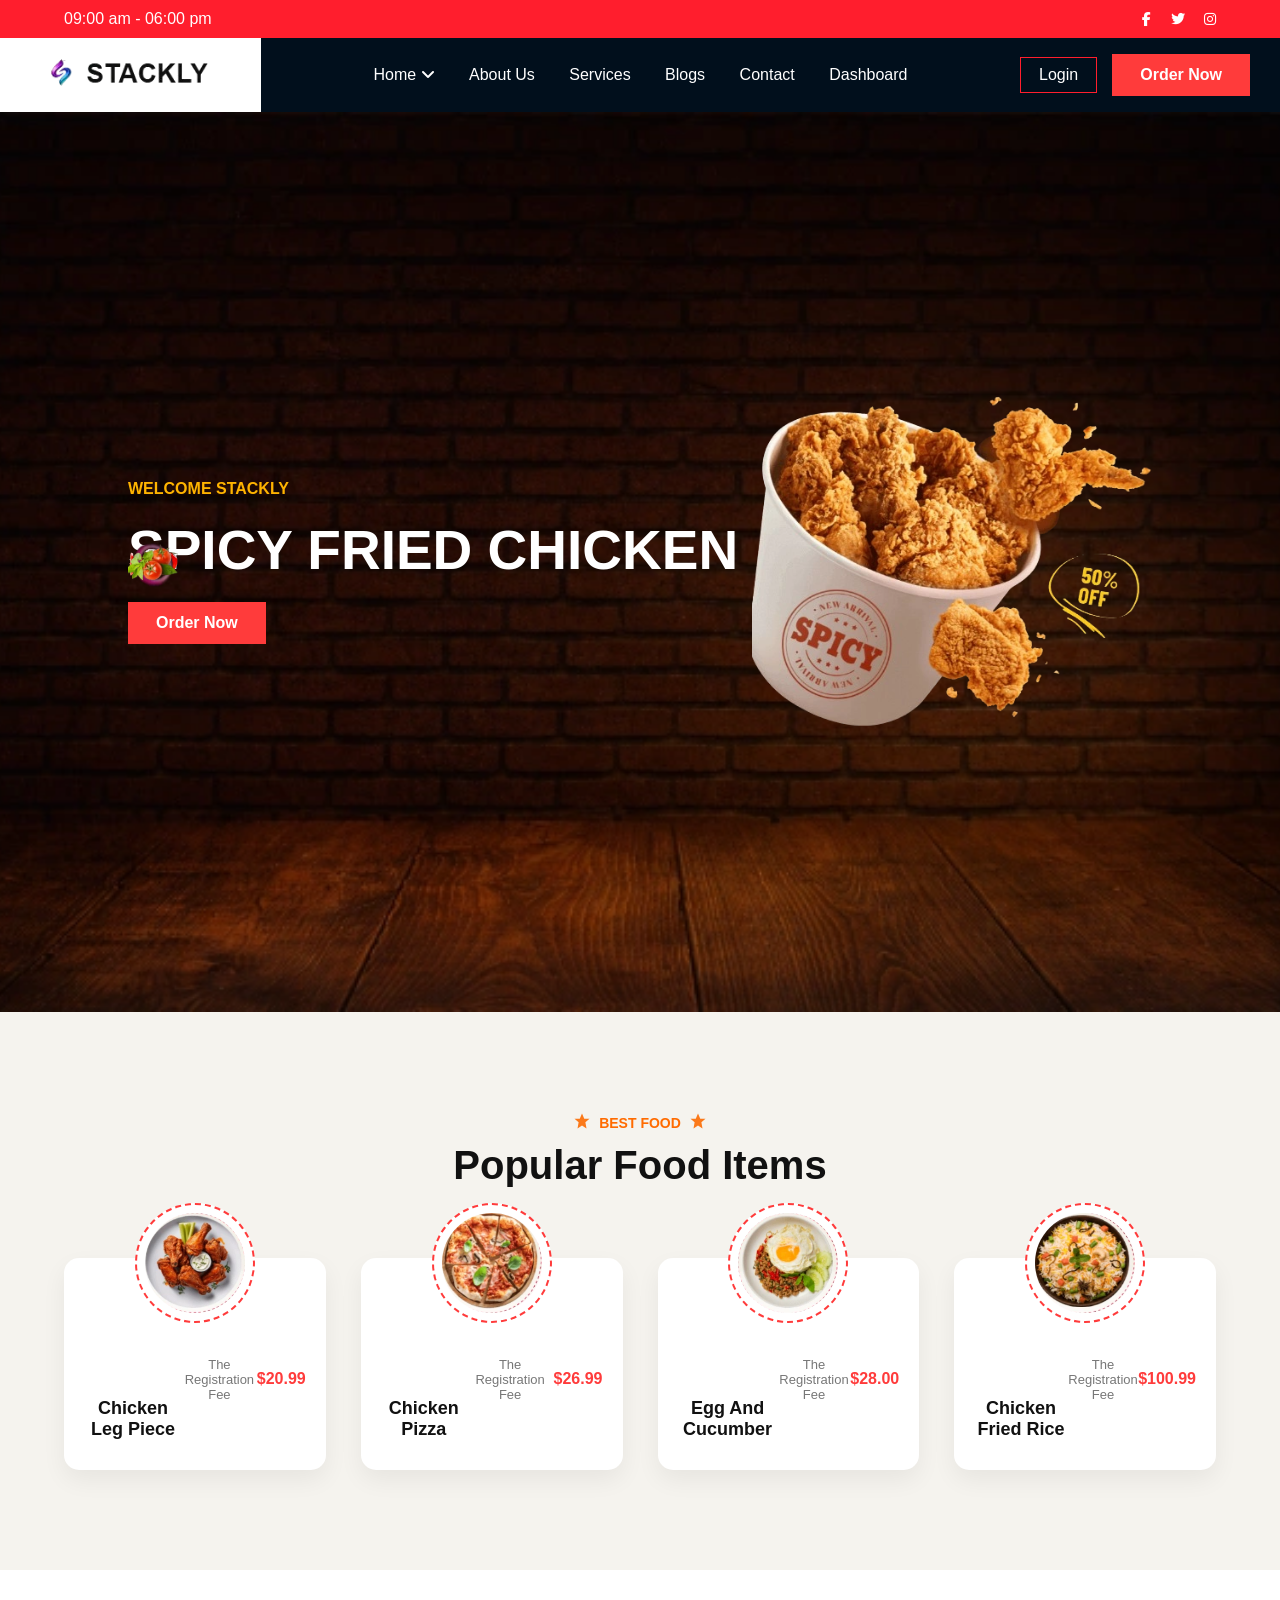
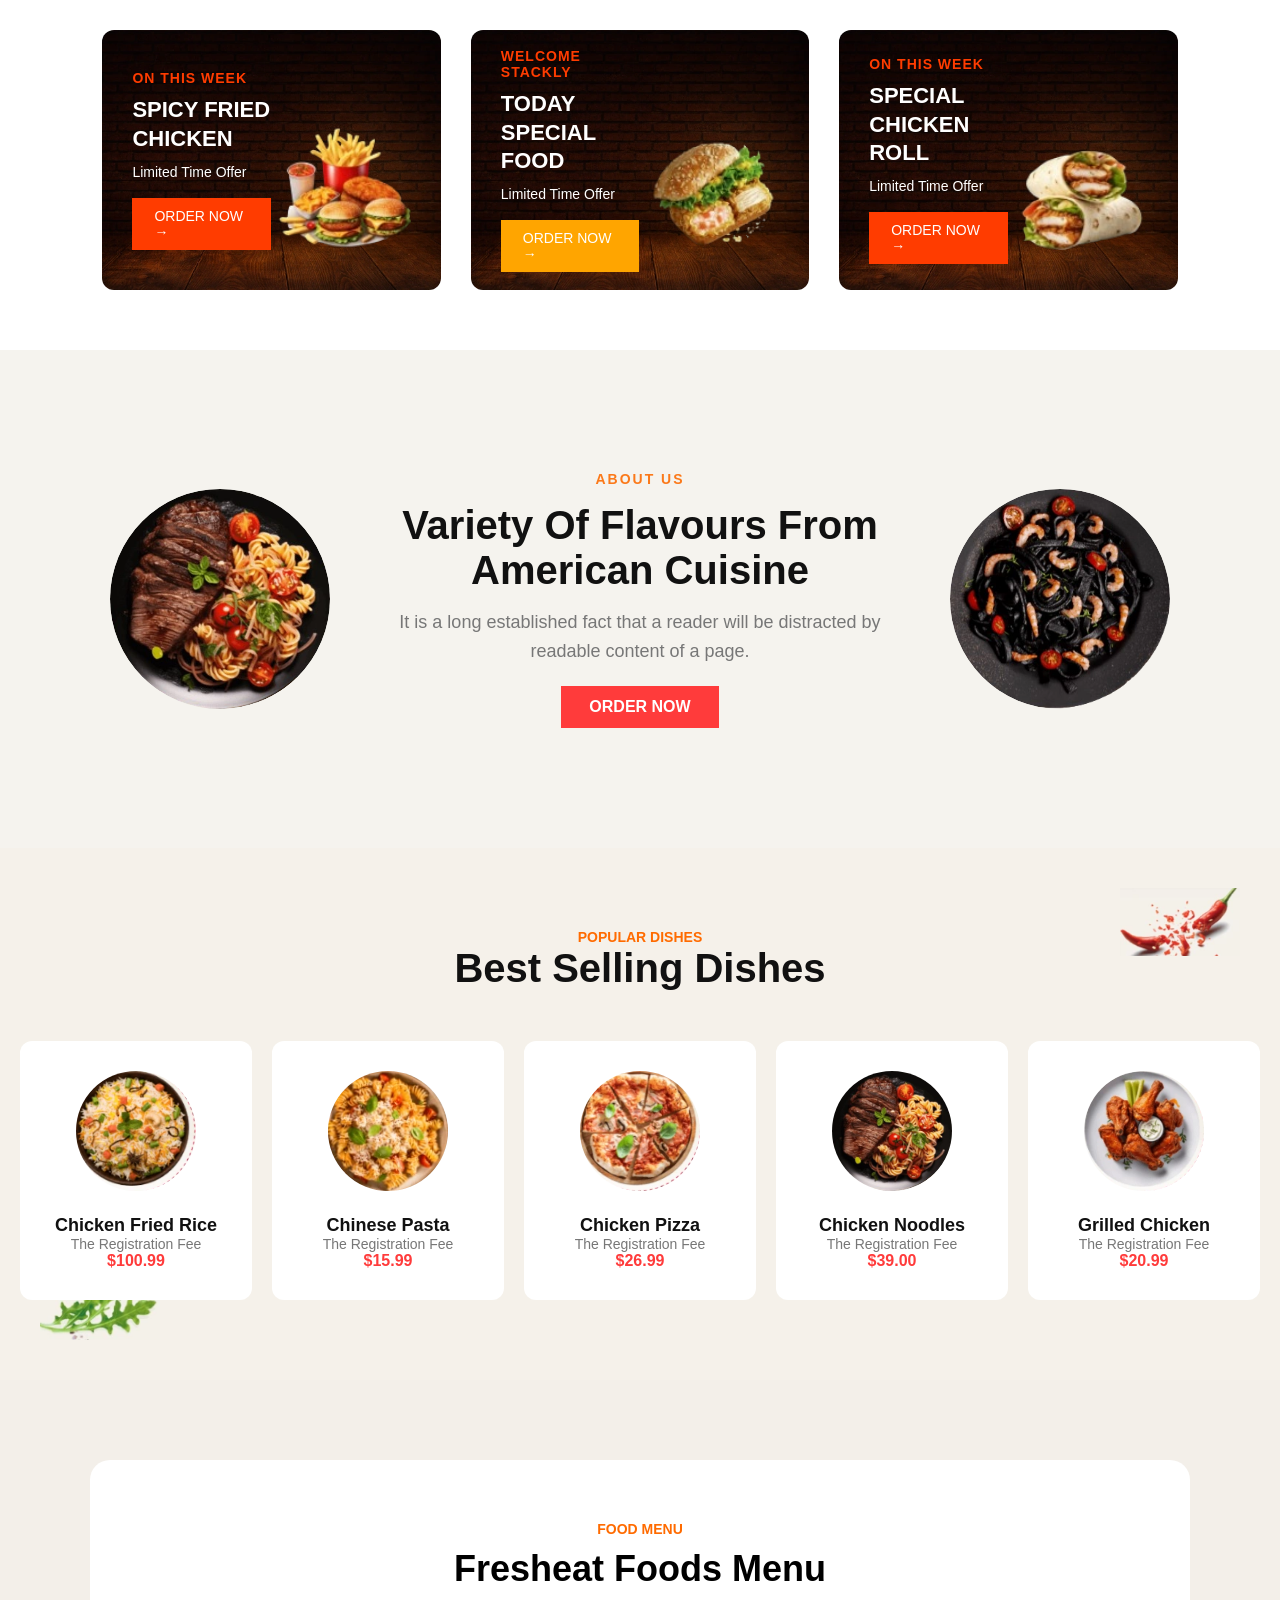
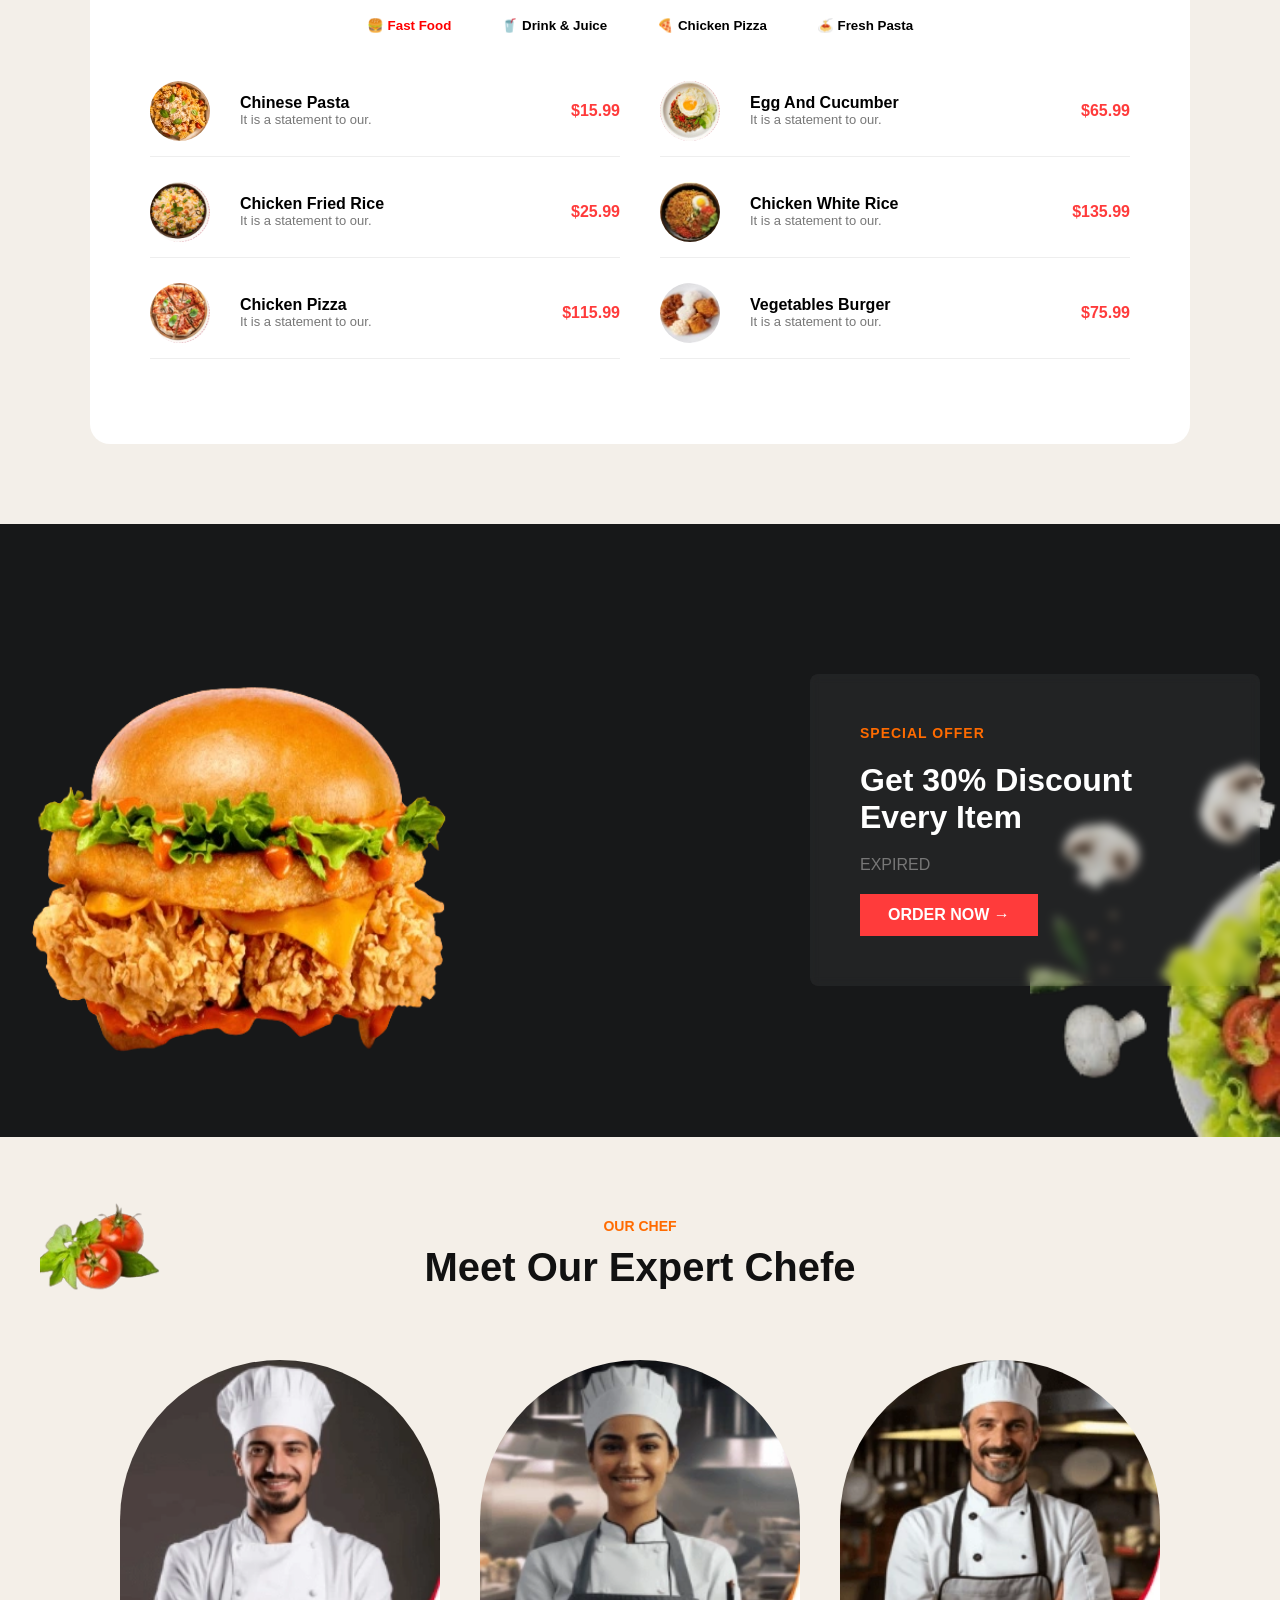
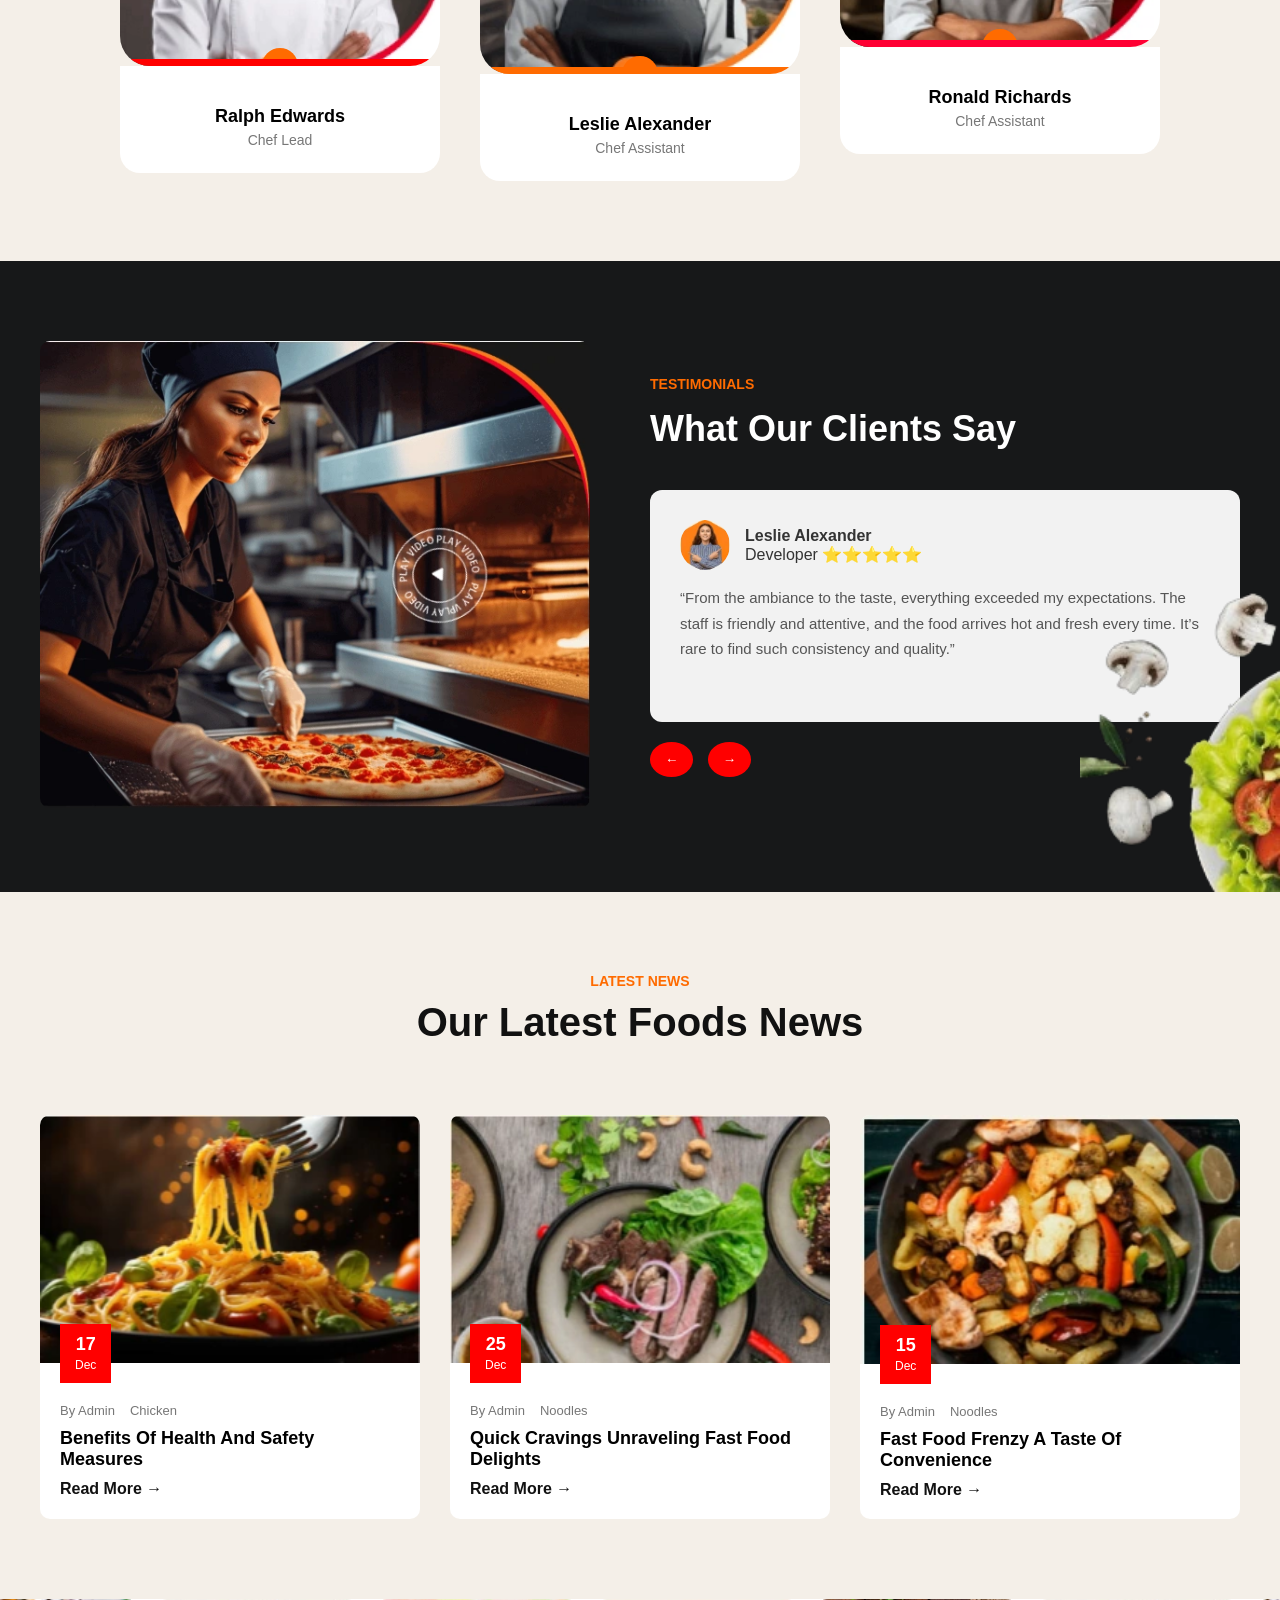
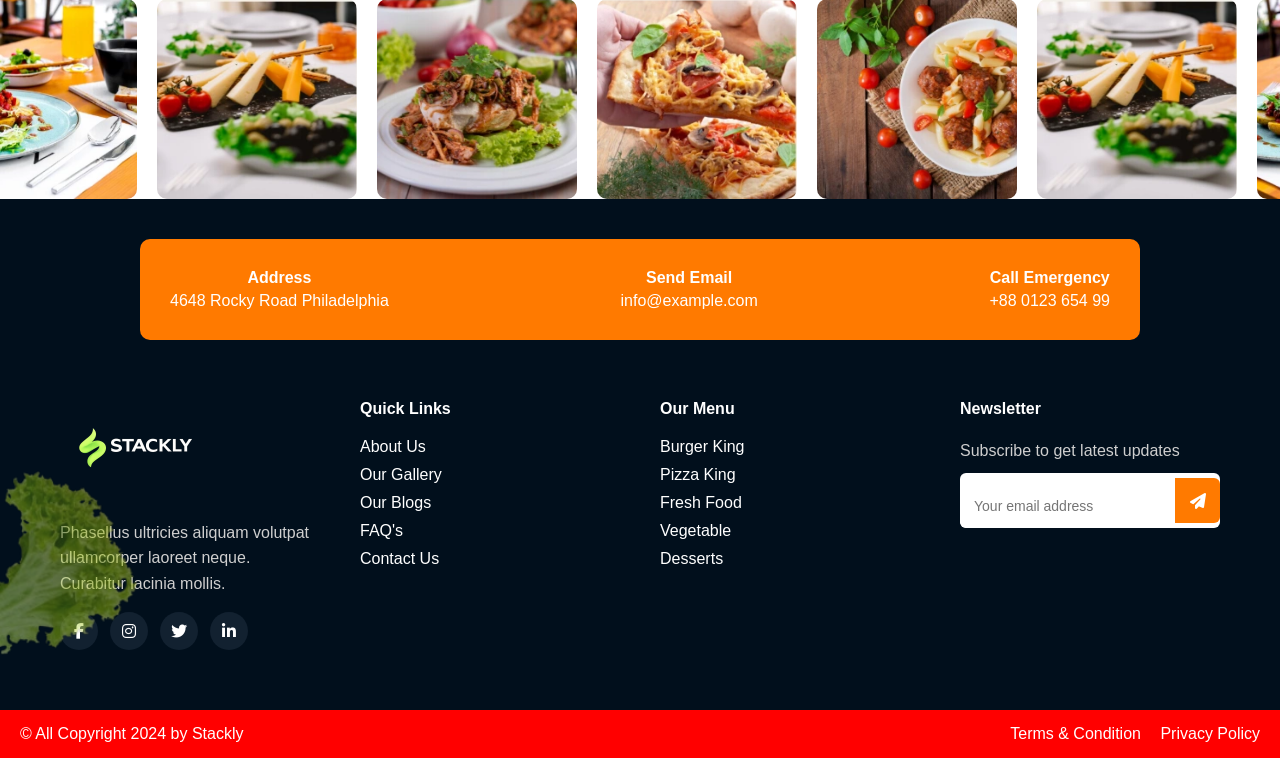
==== commit 8ae4fee2: "updte commit" ====
--- a/index.html
+++ b/index.html
@@ -910,7 +910,7 @@
 
 <h3 class="logo-title">
   <a href="index.html">
-    <img src="images/logo10 (2).png" alt="Stackly Logo">
+    <img src="images/loo.webp" alt="Stackly Logo">
   </a>
 </h3>
 
--- a/style.css
+++ b/style.css
@@ -4302,4 +4302,30 @@
 height:100px;
 width:auto;
 display:block;
+}
+
+
+
+
+
+/* Dropdown Menu Background */
+.dropdown-menu{
+background-color:#0f172a;   /* change background color */
+padding:10px 0;
+border-radius:8px;
+}
+
+/* Dropdown Links */
+.dropdown-menu li a{
+color:#ffffff;   /* text color */
+padding:10px 20px;
+display:block;
+text-decoration:none;
+font-weight:500;
+}
+
+/* Hover Effect */
+.dropdown-menu li a:hover{
+background-color:#2563eb;   /* hover background */
+color:#ffffff;
 }
